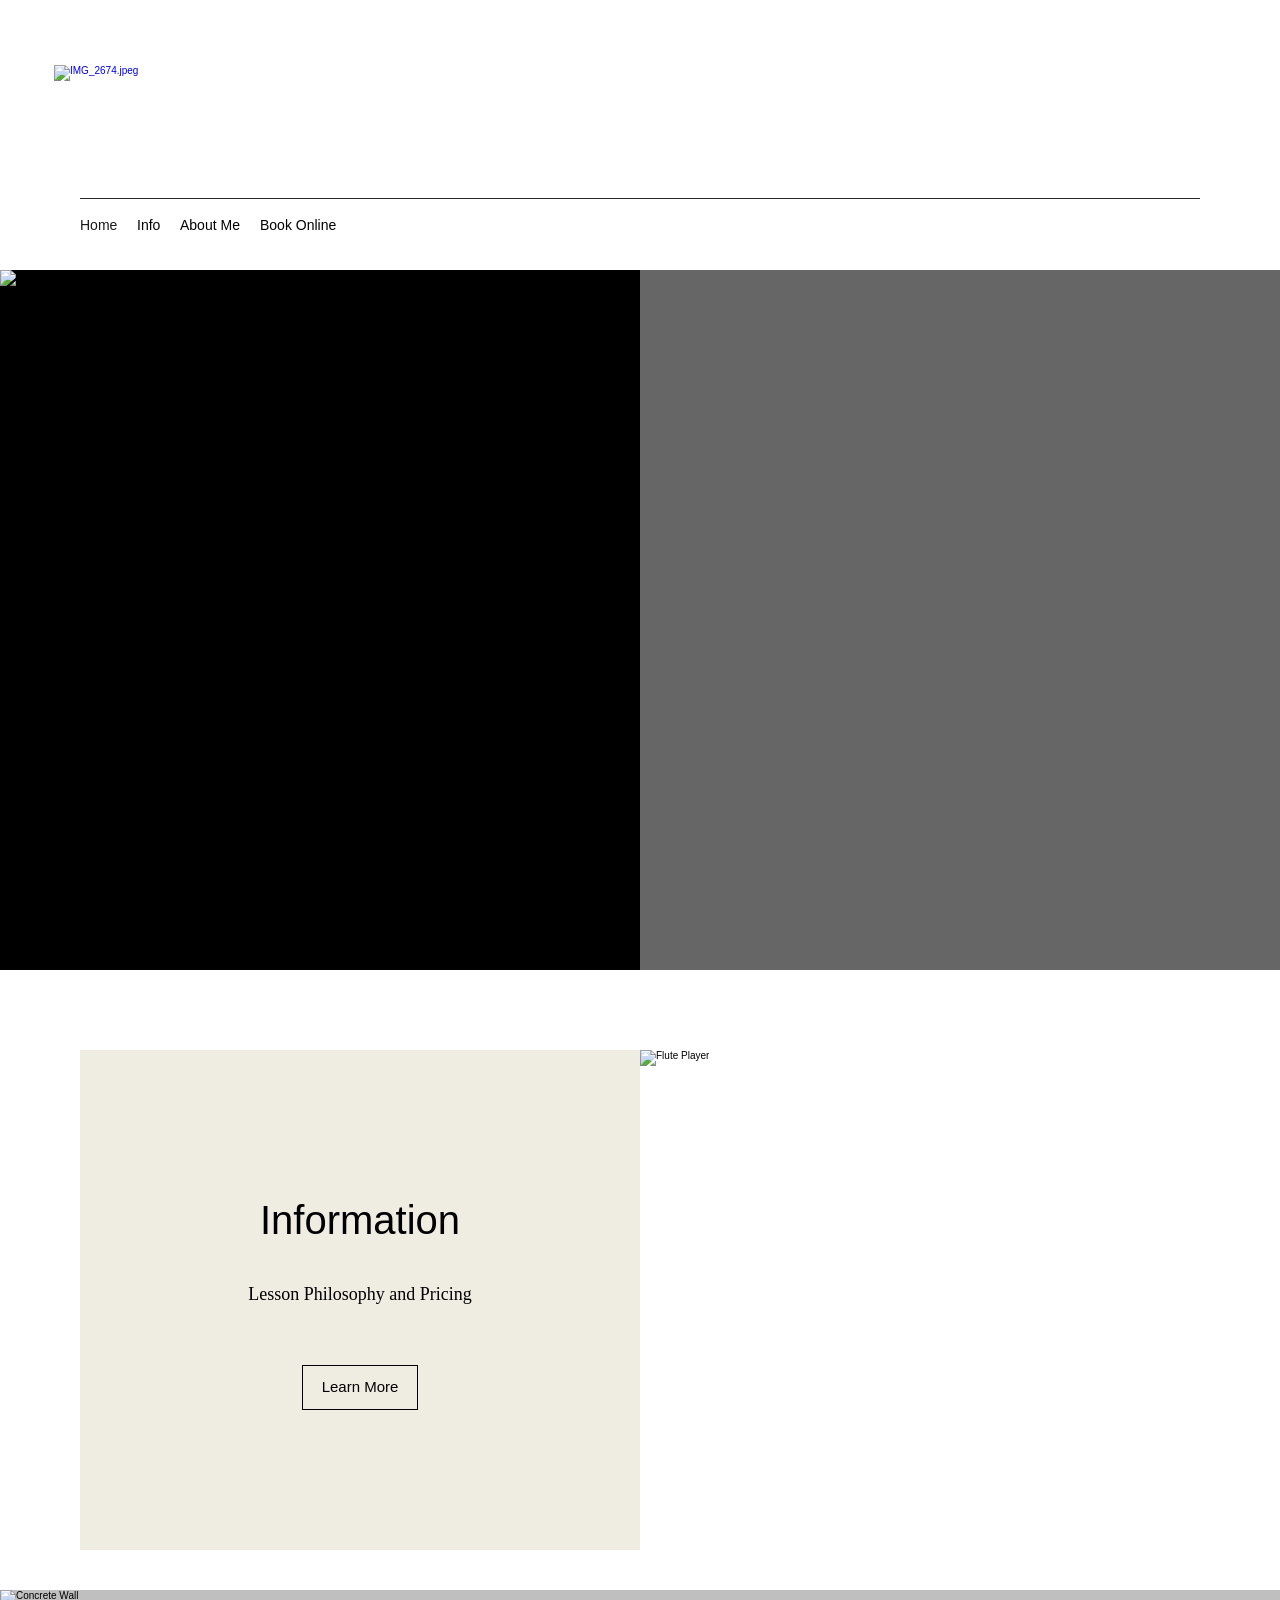
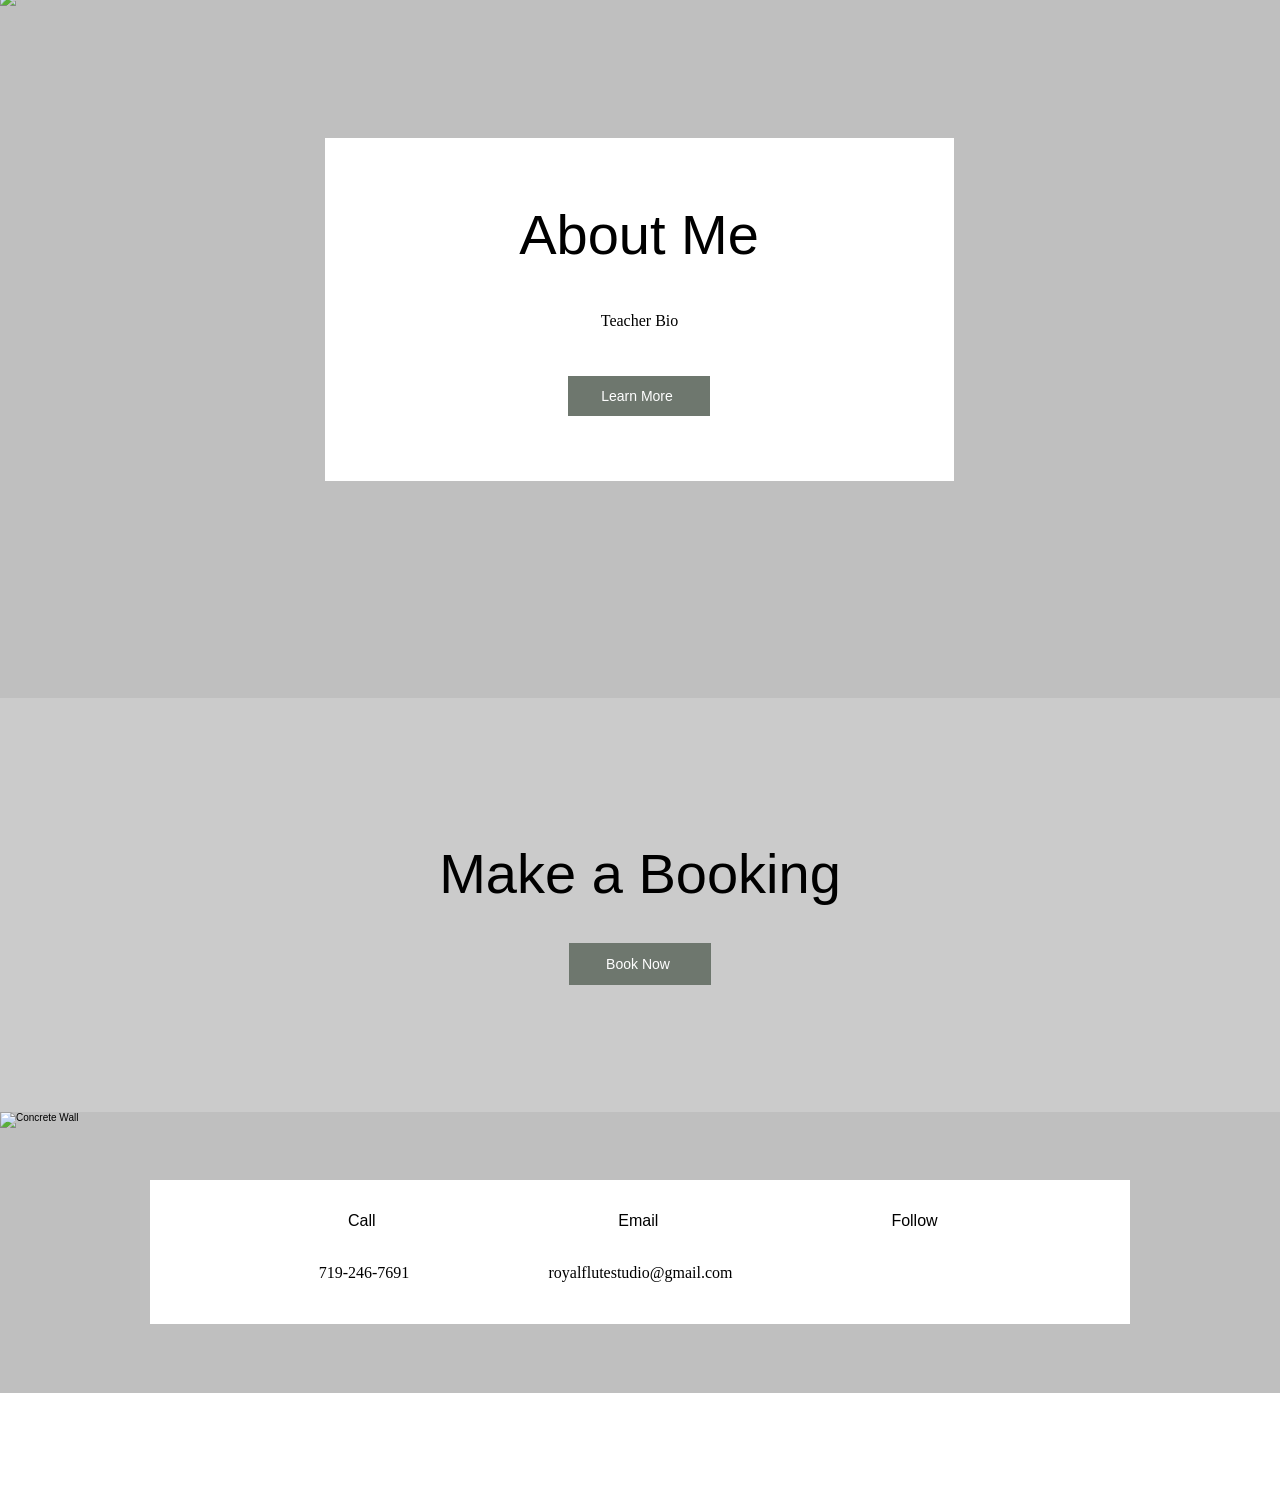
==== index.html @ de296544 "folder structure fixed" ====
<html xmlns="http://www.w3.org/1999/xhtml" lang="en">

<head>
	<meta http-equiv="Content-Type" content="text/html; charset=utf-8" />
	<meta name="description" content="HTTrack is an easy-to-use website mirror utility. It allows you to download a World Wide website from the Internet to a local directory,building recursively all structures, getting html, images, and other files from the server to your computer. Links are rebuiltrelatively so that you can freely browse to the local site (works with any browser). You can mirror several sites together so that you can jump from one toanother. You can, also, update an existing mirror site, or resume an interrupted download. The robot is fully configurable, with an integrated help" />
	<meta name="keywords" content="httrack, HTTRACK, HTTrack, winhttrack, WINHTTRACK, WinHTTrack, offline browser, web mirror utility, aspirateur web, surf offline, web capture, www mirror utility, browse offline, local  site builder, website mirroring, aspirateur www, internet grabber, capture de site web, internet tool, hors connexion, unix, dos, windows 95, windows 98, solaris, ibm580, AIX 4.0, HTS, HTGet, web aspirator, web aspirateur, libre, GPL, GNU, free software" />
	<title>Royal Flute Studio</title>
  <!-- Mirror and index made by HTTrack Website Copier/3.49-2 [XR&CO'2014] -->
	<style type="text/css">
	<!--

body {
	margin: 0;  padding: 0;  margin-bottom: 15px;  margin-top: 8px;
	background: #77b;
}
body, td {
	font: 14px "Trebuchet MS", Verdana, Arial, Helvetica, sans-serif;
	}

#subTitle {
	background: #000;  color: #fff;  padding: 4px;  font-weight: bold; 
	}

#siteNavigation a, #siteNavigation .current {
	font-weight: bold;  color: #448;
	}
#siteNavigation a:link    { text-decoration: none; }
#siteNavigation a:visited { text-decoration: none; }

#siteNavigation .current { background-color: #ccd; }

#siteNavigation a:hover   { text-decoration: none;  background-color: #fff;  color: #000; }
#siteNavigation a:active  { text-decoration: none;  background-color: #ccc; }


a:link    { text-decoration: underline;  color: #00f; }
a:visited { text-decoration: underline;  color: #000; }
a:hover   { text-decoration: underline;  color: #c00; }
a:active  { text-decoration: underline; }

#pageContent {
	clear: both;
	border-bottom: 6px solid #000;
	padding: 10px;  padding-top: 20px;
	line-height: 1.65em;
	background-image: url(backblue.gif);
	background-repeat: no-repeat;
	background-position: top right;
	}

#pageContent, #siteNavigation {
	background-color: #ccd;
	}


.imgLeft  { float: left;   margin-right: 10px;  margin-bottom: 10px; }
.imgRight { float: right;  margin-left: 10px;   margin-bottom: 10px; }

hr { height: 1px;  color: #000;  background-color: #000;  margin-bottom: 15px; }

h1 { margin: 0;  font-weight: bold;  font-size: 2em; }
h2 { margin: 0;  font-weight: bold;  font-size: 1.6em; }
h3 { margin: 0;  font-weight: bold;  font-size: 1.3em; }
h4 { margin: 0;  font-weight: bold;  font-size: 1.18em; }

.blak { background-color: #000; }
.hide { display: none; }
.tableWidth { min-width: 400px; }

.tblRegular       { border-collapse: collapse; }
.tblRegular td    { padding: 6px;  background-image: url(fade.gif);  border: 2px solid #99c; }
.tblHeaderColor, .tblHeaderColor td { background: #99c; }
.tblNoBorder td   { border: 0; }


// -->
</style>

</head>

<table width="76%" border="0" align="center" cellspacing="0" cellpadding="3" class="tableWidth">
	<tr>
	<td id="subTitle">HTTrack Website Copier - Open Source offline browser</td>
	</tr>
</table>
<table width="76%" border="0" align="center" cellspacing="0" cellpadding="0" class="tableWidth">
<tr class="blak">
<td>
	<table width="100%" border="0" align="center" cellspacing="1" cellpadding="0">
	<tr>
	<td colspan="6"> 
		<table width="100%" border="0" align="center" cellspacing="0" cellpadding="10">
		<tr> 
		<td id="pageContent"> 
<!-- ==================== End prologue ==================== -->

	<meta name="generator" content="HTTrack Website Copier/3.x">
	<TITLE>Local index - HTTrack</TITLE>
</HEAD>
<BODY>
<H1 ALIGN=Center>Index of locally available sites:</H1>
	<TABLE BORDER="0" WIDTH="100%" CELLSPACING="1" CELLPADDING="0">
		<TR>
			<TD BACKGROUND="fade.gif">
				&middot;
					<A HREF="rebeccayrpark.wixsite.com/mysite.html">
						rebeccayrpark.wixsite.com/mysite.html
					</A>		
			</TD>
		</TR>
	</TABLE>
	<BR>
	<BR>
	<BR>
  	<H6 ALIGN="RIGHT">
	<I>Mirror and index made by HTTrack Website Copier [XR&amp;CO'2008]</I>
	</H6>
	<!-- Mirror and index made by HTTrack Website Copier/3.49-2 [XR&CO'2014] -->
	<!-- Thanks for using HTTrack Website Copier! -->
	<meta HTTP-EQUIV="Refresh" CONTENT="0; URL=rebeccayrpark.wixsite.com/mysite.html">


<!-- ==================== Start epilogue ==================== -->
		</td>
		</tr>
		</table>
	</td>
	</tr>
	</table>
</td>
</tr>
</table>

<table width="76%" border="0" align="center" valign="bottom" cellspacing="0" cellpadding="0">
	<tr>
	<td id="footer"><small>&copy; 2008 Xavier Roche & other contributors - Web Design: Leto Kauler.</small></td>
	</tr>
</table>

</body>

</html>
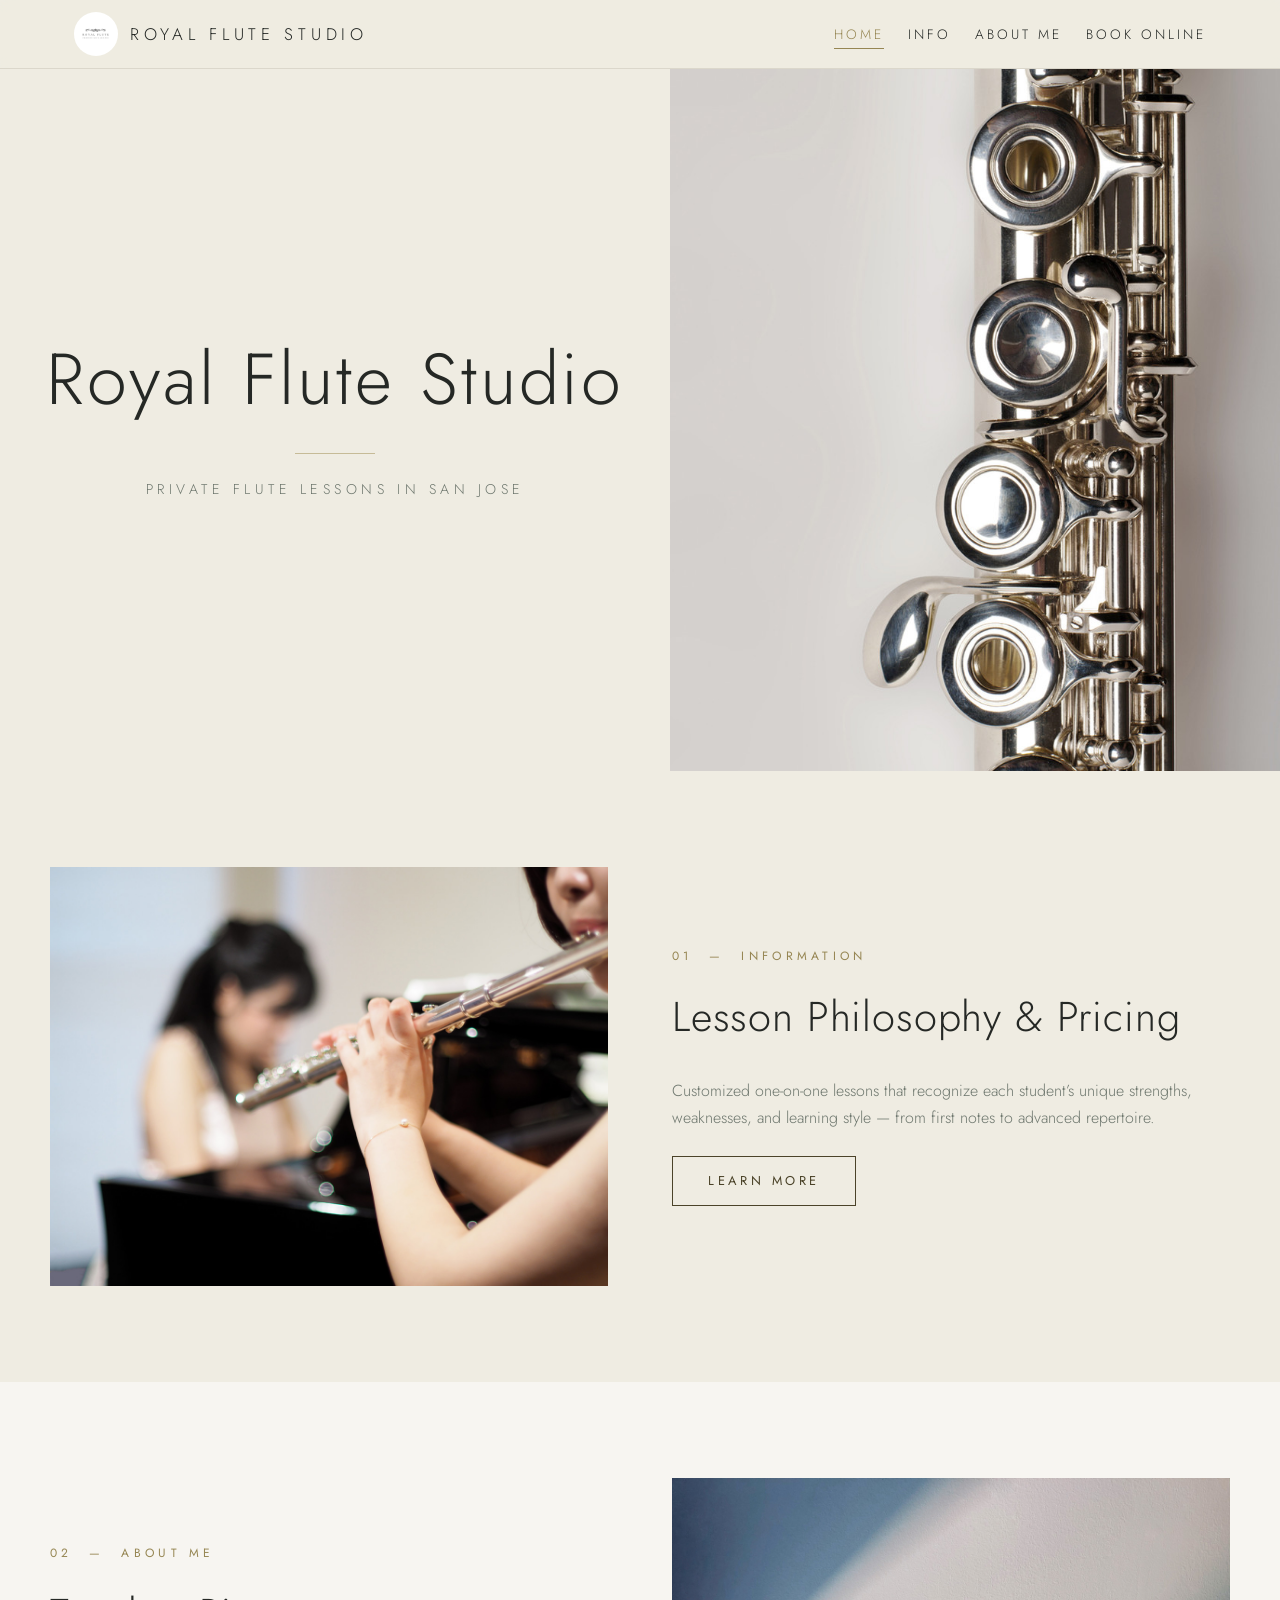
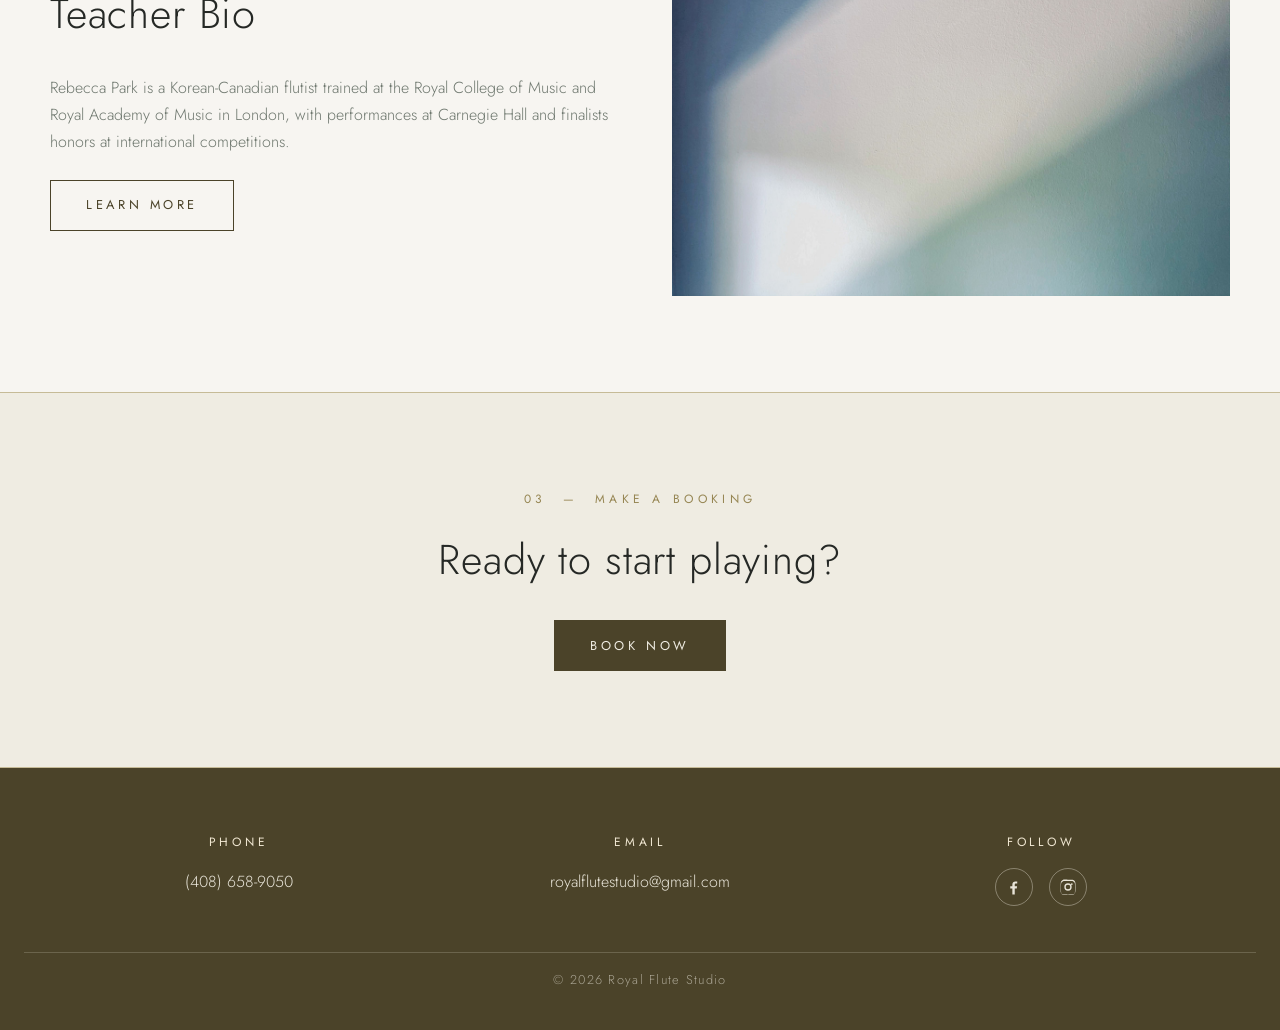
==== commit ad370b81: "Rewrite as clean static site, remove Wix mirror - Replace 4 ~500KB Wix-mirrored HTML pages with hand" ====
--- a/index.html
+++ b/index.html
@@ -1,144 +1,115 @@
-<html xmlns="http://www.w3.org/1999/xhtml" lang="en">
-
-<head>
-	<meta http-equiv="Content-Type" content="text/html; charset=utf-8" />
-	<meta name="description" content="HTTrack is an easy-to-use website mirror utility. It allows you to download a World Wide website from the Internet to a local directory,building recursively all structures, getting html, images, and other files from the server to your computer. Links are rebuiltrelatively so that you can freely browse to the local site (works with any browser). You can mirror several sites together so that you can jump from one toanother. You can, also, update an existing mirror site, or resume an interrupted download. The robot is fully configurable, with an integrated help" />
-	<meta name="keywords" content="httrack, HTTRACK, HTTrack, winhttrack, WINHTTRACK, WinHTTrack, offline browser, web mirror utility, aspirateur web, surf offline, web capture, www mirror utility, browse offline, local  site builder, website mirroring, aspirateur www, internet grabber, capture de site web, internet tool, hors connexion, unix, dos, windows 95, windows 98, solaris, ibm580, AIX 4.0, HTS, HTGet, web aspirator, web aspirateur, libre, GPL, GNU, free software" />
-	<title>Royal Flute Studio</title>
-  <!-- Mirror and index made by HTTrack Website Copier/3.49-2 [XR&CO'2014] -->
-	<style type="text/css">
-	<!--
-
-body {
-	margin: 0;  padding: 0;  margin-bottom: 15px;  margin-top: 8px;
-	background: #77b;
-}
-body, td {
-	font: 14px "Trebuchet MS", Verdana, Arial, Helvetica, sans-serif;
-	}
-
-#subTitle {
-	background: #000;  color: #fff;  padding: 4px;  font-weight: bold; 
-	}
-
-#siteNavigation a, #siteNavigation .current {
-	font-weight: bold;  color: #448;
-	}
-#siteNavigation a:link    { text-decoration: none; }
-#siteNavigation a:visited { text-decoration: none; }
-
-#siteNavigation .current { background-color: #ccd; }
-
-#siteNavigation a:hover   { text-decoration: none;  background-color: #fff;  color: #000; }
-#siteNavigation a:active  { text-decoration: none;  background-color: #ccc; }
-
-
-a:link    { text-decoration: underline;  color: #00f; }
-a:visited { text-decoration: underline;  color: #000; }
-a:hover   { text-decoration: underline;  color: #c00; }
-a:active  { text-decoration: underline; }
-
-#pageContent {
-	clear: both;
-	border-bottom: 6px solid #000;
-	padding: 10px;  padding-top: 20px;
-	line-height: 1.65em;
-	background-image: url(backblue.gif);
-	background-repeat: no-repeat;
-	background-position: top right;
-	}
-
-#pageContent, #siteNavigation {
-	background-color: #ccd;
-	}
-
-
-.imgLeft  { float: left;   margin-right: 10px;  margin-bottom: 10px; }
-.imgRight { float: right;  margin-left: 10px;   margin-bottom: 10px; }
-
-hr { height: 1px;  color: #000;  background-color: #000;  margin-bottom: 15px; }
-
-h1 { margin: 0;  font-weight: bold;  font-size: 2em; }
-h2 { margin: 0;  font-weight: bold;  font-size: 1.6em; }
-h3 { margin: 0;  font-weight: bold;  font-size: 1.3em; }
-h4 { margin: 0;  font-weight: bold;  font-size: 1.18em; }
-
-.blak { background-color: #000; }
-.hide { display: none; }
-.tableWidth { min-width: 400px; }
-
-.tblRegular       { border-collapse: collapse; }
-.tblRegular td    { padding: 6px;  background-image: url(fade.gif);  border: 2px solid #99c; }
-.tblHeaderColor, .tblHeaderColor td { background: #99c; }
-.tblNoBorder td   { border: 0; }
-
-
-// -->
-</style>
-
-</head>
-
-<table width="76%" border="0" align="center" cellspacing="0" cellpadding="3" class="tableWidth">
-	<tr>
-	<td id="subTitle">HTTrack Website Copier - Open Source offline browser</td>
-	</tr>
-</table>
-<table width="76%" border="0" align="center" cellspacing="0" cellpadding="0" class="tableWidth">
-<tr class="blak">
-<td>
-	<table width="100%" border="0" align="center" cellspacing="1" cellpadding="0">
-	<tr>
-	<td colspan="6"> 
-		<table width="100%" border="0" align="center" cellspacing="0" cellpadding="10">
-		<tr> 
-		<td id="pageContent"> 
-<!-- ==================== End prologue ==================== -->
-
-	<meta name="generator" content="HTTrack Website Copier/3.x">
-	<TITLE>Local index - HTTrack</TITLE>
-</HEAD>
-<BODY>
-<H1 ALIGN=Center>Index of locally available sites:</H1>
-	<TABLE BORDER="0" WIDTH="100%" CELLSPACING="1" CELLPADDING="0">
-		<TR>
-			<TD BACKGROUND="fade.gif">
-				&middot;
-					<A HREF="rebeccayrpark.wixsite.com/mysite.html">
-						rebeccayrpark.wixsite.com/mysite.html
-					</A>		
-			</TD>
-		</TR>
-	</TABLE>
-	<BR>
-	<BR>
-	<BR>
-  	<H6 ALIGN="RIGHT">
-	<I>Mirror and index made by HTTrack Website Copier [XR&amp;CO'2008]</I>
-	</H6>
-	<!-- Mirror and index made by HTTrack Website Copier/3.49-2 [XR&CO'2014] -->
-	<!-- Thanks for using HTTrack Website Copier! -->
-	<meta HTTP-EQUIV="Refresh" CONTENT="0; URL=rebeccayrpark.wixsite.com/mysite.html">
-
-
-<!-- ==================== Start epilogue ==================== -->
-		</td>
-		</tr>
-		</table>
-	</td>
-	</tr>
-	</table>
-</td>
-</tr>
-</table>
-
-<table width="76%" border="0" align="center" valign="bottom" cellspacing="0" cellpadding="0">
-	<tr>
-	<td id="footer"><small>&copy; 2008 Xavier Roche & other contributors - Web Design: Leto Kauler.</small></td>
-	</tr>
-</table>
-
-</body>
-
-</html>
-
-
+<!DOCTYPE html>
+<html lang="en">
+<head>
+  <meta charset="utf-8" />
+  <meta name="viewport" content="width=device-width, initial-scale=1" />
+  <title>Royal Flute Studio — Private Flute Lessons in San Jose</title>
+  <meta name="description" content="Royal Flute Studio offers private flute lessons in San Jose for beginner, intermediate, and advanced students. Taught by Rebecca Park, an internationally accomplished flutist." />
+  <link rel="icon" type="image/jpeg" href="assets/logo.jpeg" />
+  <link rel="preconnect" href="https://fonts.googleapis.com" />
+  <link rel="preconnect" href="https://fonts.gstatic.com" crossorigin />
+  <link href="https://fonts.googleapis.com/css2?family=Jost:wght@200;300;400;500;600&display=swap" rel="stylesheet" />
+  <link rel="stylesheet" href="styles.css" />
+</head>
+<body>
+
+<header class="site-header">
+  <div class="site-header__inner">
+    <a class="brand" href="index.html">
+      <img src="assets/logo.jpeg" alt="Royal Flute Studio logo" />
+      <span class="brand__name">Royal Flute Studio</span>
+    </a>
+    <button class="nav-toggle" aria-label="Open menu" aria-controls="primary-nav" aria-expanded="false">&#9776;</button>
+    <ul class="nav" id="primary-nav">
+      <li><a href="index.html" aria-current="page">Home</a></li>
+      <li><a href="info.html">Info</a></li>
+      <li><a href="about-me.html">About Me</a></li>
+      <li><a href="book-online.html">Book Online</a></li>
+    </ul>
+  </div>
+</header>
+
+<main>
+  <!-- Hero -->
+  <section class="hero" aria-label="Royal Flute Studio">
+    <div class="hero__copy">
+      <h1 class="hero__title">Royal Flute Studio</h1>
+      <div class="hero__rule" aria-hidden="true"></div>
+      <p class="hero__tagline">Private Flute Lessons in San Jose</p>
+    </div>
+    <div class="hero__image" role="img" aria-label="Flute"
+         style="background-image:url('assets/home-flute.jpg');"></div>
+  </section>
+
+  <!-- Information -->
+  <section class="row-section">
+    <div class="row-section__inner">
+      <img class="row-section__image" src="assets/home-flute-player.jpg" alt="Flutist performing on stage" />
+      <div>
+        <p class="row-section__eyebrow">01 &nbsp;&mdash;&nbsp; Information</p>
+        <h2 class="row-section__title">Lesson Philosophy &amp; Pricing</h2>
+        <p class="row-section__body">Customized one-on-one lessons that recognize each student&rsquo;s unique strengths, weaknesses, and learning style &mdash; from first notes to advanced repertoire.</p>
+        <a class="btn" href="info.html">Learn More</a>
+      </div>
+    </div>
+  </section>
+
+  <!-- About Me -->
+  <section class="row-section row-section--alt row-section--flipped">
+    <div class="row-section__inner">
+      <img class="row-section__image" src="assets/home-wall.jpg" alt="Studio interior wall" />
+      <div>
+        <p class="row-section__eyebrow">02 &nbsp;&mdash;&nbsp; About Me</p>
+        <h2 class="row-section__title">Teacher Bio</h2>
+        <p class="row-section__body">Rebecca Park is a Korean-Canadian flutist trained at the Royal College of Music and Royal Academy of Music in London, with performances at Carnegie Hall and finalists honors at international competitions.</p>
+        <a class="btn" href="about-me.html">Learn More</a>
+      </div>
+    </div>
+  </section>
+
+  <!-- Make a Booking — centered CTA -->
+  <section class="cta-strip">
+    <p class="cta-strip__eyebrow">03 &nbsp;&mdash;&nbsp; Make a Booking</p>
+    <h2 class="cta-strip__title">Ready to start playing?</h2>
+    <a class="btn btn--solid" href="book-online.html">Book Now</a>
+  </section>
+</main>
+
+<footer class="site-footer">
+  <div class="site-footer__inner">
+    <div>
+      <h4>Phone</h4>
+      <p><a href="tel:+14086589050">(408)&nbsp;658&#8209;9050</a></p>
+    </div>
+    <div>
+      <h4>Email</h4>
+      <p><a href="mailto:royalflutestudio@gmail.com">royalflutestudio@gmail.com</a></p>
+    </div>
+    <div>
+      <h4>Follow</h4>
+      <div class="socials">
+        <a href="https://www.facebook.com/royalflute" aria-label="Facebook" target="_blank" rel="noopener">
+          <svg viewBox="0 0 24 24" fill="currentColor" aria-hidden="true"><path d="M13 22v-8h2.7l.4-3.1H13V8.9c0-.9.3-1.5 1.6-1.5h1.7V4.6c-.3 0-1.3-.1-2.4-.1-2.4 0-4.1 1.5-4.1 4.2v2.3H7v3.1h2.8V22H13z"/></svg>
+        </a>
+        <a href="https://www.instagram.com/royalflutestudio/" aria-label="Instagram" target="_blank" rel="noopener">
+          <svg viewBox="0 0 24 24" fill="currentColor" aria-hidden="true"><path d="M12 2.2c3.2 0 3.6 0 4.8.1 1.2.1 1.8.2 2.2.4.6.2 1 .5 1.5 1 .5.5.7.9 1 1.5.2.4.3 1 .4 2.2.1 1.2.1 1.6.1 4.8s0 3.6-.1 4.8c-.1 1.2-.2 1.8-.4 2.2-.2.6-.5 1-1 1.5-.5.5-.9.7-1.5 1-.4.2-1 .3-2.2.4-1.2.1-1.6.1-4.8.1s-3.6 0-4.8-.1c-1.2-.1-1.8-.2-2.2-.4-.6-.2-1-.5-1.5-1-.5-.5-.7-.9-1-1.5-.2-.4-.3-1-.4-2.2C2.2 15.6 2.2 15.2 2.2 12s0-3.6.1-4.8c.1-1.2.2-1.8.4-2.2.2-.6.5-1 1-1.5.5-.5.9-.7 1.5-1 .4-.2 1-.3 2.2-.4C8.4 2.2 8.8 2.2 12 2.2zm0 1.8c-3.1 0-3.5 0-4.7.1-1.1.1-1.7.2-2.1.4-.5.2-.9.4-1.3.8-.4.4-.6.8-.8 1.3-.2.4-.3 1-.4 2.1-.1 1.2-.1 1.6-.1 4.7s0 3.5.1 4.7c.1 1.1.2 1.7.4 2.1.2.5.4.9.8 1.3.4.4.8.6 1.3.8.4.2 1 .3 2.1.4 1.2.1 1.6.1 4.7.1s3.5 0 4.7-.1c1.1-.1 1.7-.2 2.1-.4.5-.2.9-.4 1.3-.8.4-.4.6-.8.8-1.3.2-.4.3-1 .4-2.1.1-1.2.1-1.6.1-4.7s0-3.5-.1-4.7c-.1-1.1-.2-1.7-.4-2.1-.2-.5-.4-.9-.8-1.3-.4-.4-.8-.6-1.3-.8-.4-.2-1-.3-2.1-.4-1.2-.1-1.6-.1-4.7-.1zm0 3.1a4.9 4.9 0 1 1 0 9.8 4.9 4.9 0 0 1 0-9.8zm0 1.8a3.1 3.1 0 1 0 0 6.2 3.1 3.1 0 0 0 0-6.2zm5.1-2a1.1 1.1 0 1 1 0 2.3 1.1 1.1 0 0 1 0-2.3z"/></svg>
+        </a>
+      </div>
+    </div>
+  </div>
+  <p class="site-footer__bottom">&copy; <span id="year"></span> Royal Flute Studio</p>
+</footer>
+
+<script>
+  document.getElementById('year').textContent = new Date().getFullYear();
+  var toggle = document.querySelector('.nav-toggle');
+  var nav = document.getElementById('primary-nav');
+  toggle && toggle.addEventListener('click', function () {
+    var open = nav.dataset.open === 'true';
+    nav.dataset.open = String(!open);
+    toggle.setAttribute('aria-expanded', String(!open));
+  });
+</script>
+
+</body>
+</html>
--- a/styles.css
+++ b/styles.css
@@ -0,0 +1,579 @@
+/* ============================================================
+   Royal Flute Studio — global stylesheet
+   Edit colors/fonts in :root, then save. No build step needed.
+   Palette inspired by the original Wix site:
+     cream background, sage-grey text, warm gold accents.
+   ============================================================ */
+
+:root {
+  /* Backgrounds */
+  --color-bg: #EFECE2;          /* cream — main */
+  --color-bg-soft: #F7F5F1;     /* lighter cream — alt section */
+  --color-bg-dark: #4B4329;     /* dark brown — footer */
+
+  /* Text */
+  --color-text: #252825;        /* near-black */
+  --color-text-soft: #6E776E;   /* sage grey — body copy */
+  --color-text-mute: #968653;   /* warm gold — small labels */
+
+  /* Accents */
+  --color-accent: #968653;      /* warm gold — buttons, links */
+  --color-accent-hover: #4B4329;
+  --color-rule: #C6BB97;        /* tan — thin rules / dividers */
+
+  /* Type — Jost is an open-source clone of Futura LT, matching the original Wix design.
+     One geometric sans family used throughout. Hierarchy comes from weight + tracking, not multiple fonts. */
+  --font-display: "Jost", "Futura", "Century Gothic", "Helvetica Neue", sans-serif;
+  --font-heading: "Jost", "Futura", "Century Gothic", "Helvetica Neue", sans-serif;
+  --font-body: "Jost", "Futura", "Helvetica Neue", Arial, sans-serif;
+
+  /* Layout */
+  --max-width: 1180px;
+  --space-1: 0.5rem;
+  --space-2: 1rem;
+  --space-3: 1.5rem;
+  --space-4: 2.5rem;
+  --space-5: 4rem;
+  --space-6: 6rem;
+}
+
+*,
+*::before,
+*::after {
+  box-sizing: border-box;
+}
+
+html { scroll-behavior: smooth; }
+
+body {
+  margin: 0;
+  font-family: var(--font-body);
+  font-weight: 300;
+  font-size: 16px;
+  line-height: 1.7;
+  color: var(--color-text);
+  background: var(--color-bg);
+  -webkit-font-smoothing: antialiased;
+}
+
+img {
+  max-width: 100%;
+  height: auto;
+  display: block;
+}
+
+a {
+  color: var(--color-accent);
+  text-decoration: none;
+  transition: color 0.15s ease;
+}
+
+a:hover { color: var(--color-accent-hover); }
+
+h1, h2, h3 {
+  font-family: var(--font-heading);
+  font-weight: 300;
+  letter-spacing: 0.04em;
+  margin: 0 0 var(--space-2);
+  color: var(--color-text);
+}
+
+p { margin: 0 0 var(--space-2); }
+
+/* ---------- Header / nav ---------- */
+.site-header {
+  position: sticky;
+  top: 0;
+  z-index: 50;
+  background: rgba(239, 236, 226, 0.94);
+  backdrop-filter: saturate(160%) blur(8px);
+  border-bottom: 1px solid rgba(75, 67, 41, 0.12);
+}
+
+.site-header__inner {
+  max-width: var(--max-width);
+  margin: 0 auto;
+  padding: 0.75rem var(--space-3);
+  display: flex;
+  align-items: center;
+  justify-content: space-between;
+  gap: var(--space-3);
+}
+
+.brand {
+  display: flex;
+  align-items: center;
+  gap: 0.75rem;
+  color: var(--color-text);
+}
+
+.brand img {
+  width: 44px;
+  height: 44px;
+  border-radius: 50%;
+  object-fit: cover;
+}
+
+.brand__name {
+  font-family: var(--font-display);
+  font-weight: 300;
+  font-size: 1.05rem;
+  letter-spacing: 0.28em;
+  text-transform: uppercase;
+  line-height: 1;
+  color: var(--color-text);
+}
+
+.nav {
+  display: flex;
+  gap: var(--space-3);
+  list-style: none;
+  margin: 0;
+  padding: 0;
+}
+
+.nav a {
+  font-family: var(--font-body);
+  font-weight: 300;
+  font-size: 0.85rem;
+  letter-spacing: 0.22em;
+  text-transform: uppercase;
+  color: var(--color-text);
+  padding: 0.25rem 0;
+  border-bottom: 1px solid transparent;
+}
+
+.nav a:hover,
+.nav a[aria-current="page"] {
+  color: var(--color-accent);
+  border-bottom-color: var(--color-accent);
+}
+
+.nav-toggle {
+  display: none;
+  background: none;
+  border: 0;
+  font-size: 1.5rem;
+  cursor: pointer;
+  color: var(--color-text);
+  padding: 0.25rem 0.5rem;
+}
+
+/* ---------- Hero ---------- */
+.hero {
+  position: relative;
+  min-height: 78vh;
+  display: grid;
+  grid-template-columns: 1.1fr 1fr;
+  align-items: stretch;
+  background: var(--color-bg);
+}
+
+.hero__copy {
+  display: flex;
+  flex-direction: column;
+  justify-content: center;
+  align-items: center;
+  text-align: center;
+  padding: var(--space-5) var(--space-4);
+}
+
+.hero__title {
+  font-family: var(--font-display);
+  font-weight: 300;
+  font-size: clamp(2.6rem, 6vw, 4.5rem);
+  letter-spacing: 0.04em;
+  margin: 0 0 var(--space-2);
+  color: var(--color-text);
+  line-height: 1.15;
+}
+
+.hero__title-mark {
+  display: block;
+  font-family: var(--font-body);
+  font-weight: 400;
+  font-size: 0.8rem;
+  letter-spacing: 0.4em;
+  text-transform: uppercase;
+  color: var(--color-accent);
+  margin-bottom: var(--space-2);
+}
+
+.hero__rule {
+  width: 80px;
+  height: 1px;
+  background: var(--color-rule);
+  margin: var(--space-2) auto var(--space-3);
+}
+
+.hero__tagline {
+  font-family: var(--font-body);
+  font-weight: 300;
+  font-size: clamp(0.85rem, 1.1vw, 1rem);
+  letter-spacing: 0.32em;
+  text-transform: uppercase;
+  color: var(--color-text-soft);
+  margin: 0;
+}
+
+.hero__image {
+  background-size: cover;
+  background-position: center;
+  min-height: 78vh;
+}
+
+/* ---------- Alternating image+text rows ---------- */
+.row-section {
+  padding: var(--space-6) var(--space-3);
+}
+
+.row-section--alt { background: var(--color-bg-soft); }
+
+.row-section__inner {
+  max-width: var(--max-width);
+  margin: 0 auto;
+  display: grid;
+  grid-template-columns: 1fr 1fr;
+  gap: var(--space-5);
+  align-items: center;
+}
+
+.row-section--flipped .row-section__inner > .row-section__image { order: 2; }
+
+.row-section__image {
+  width: 100%;
+  aspect-ratio: 4 / 3;
+  object-fit: cover;
+}
+
+.row-section__eyebrow {
+  font-family: var(--font-body);
+  font-size: 0.75rem;
+  font-weight: 400;
+  letter-spacing: 0.36em;
+  text-transform: uppercase;
+  color: var(--color-accent);
+  margin: 0 0 var(--space-2);
+}
+
+.row-section__title {
+  font-family: var(--font-heading);
+  font-weight: 300;
+  font-size: clamp(2rem, 3.5vw, 2.6rem);
+  letter-spacing: 0.02em;
+  margin-bottom: var(--space-3);
+}
+
+.row-section__body {
+  color: var(--color-text-soft);
+  margin-bottom: var(--space-3);
+}
+
+/* ---------- Centered CTA strip ---------- */
+.cta-strip {
+  padding: var(--space-6) var(--space-3);
+  text-align: center;
+  background: var(--color-bg);
+  border-top: 1px solid var(--color-rule);
+  border-bottom: 1px solid var(--color-rule);
+}
+
+.cta-strip__eyebrow {
+  font-family: var(--font-body);
+  font-size: 0.75rem;
+  font-weight: 400;
+  letter-spacing: 0.36em;
+  text-transform: uppercase;
+  color: var(--color-accent);
+  margin: 0 0 var(--space-2);
+}
+
+.cta-strip__title {
+  font-family: var(--font-heading);
+  font-weight: 300;
+  font-size: clamp(2rem, 3.5vw, 2.6rem);
+  letter-spacing: 0.02em;
+  margin: 0 0 var(--space-3);
+}
+
+/* ---------- Button ---------- */
+.btn {
+  display: inline-block;
+  padding: 0.85rem 2.2rem;
+  font-family: var(--font-body);
+  font-weight: 400;
+  font-size: 0.8rem;
+  letter-spacing: 0.28em;
+  text-transform: uppercase;
+  color: var(--color-accent-hover);
+  background: transparent;
+  border: 1px solid var(--color-accent-hover);
+  cursor: pointer;
+  transition: background 0.18s ease, color 0.18s ease;
+}
+
+.btn:hover {
+  background: var(--color-accent-hover);
+  color: var(--color-bg);
+}
+
+.btn--solid {
+  background: var(--color-accent-hover);
+  color: var(--color-bg);
+}
+
+.btn--solid:hover {
+  background: var(--color-accent);
+  border-color: var(--color-accent);
+  color: #fff;
+}
+
+/* ---------- Generic centered page section ---------- */
+.section {
+  max-width: var(--max-width);
+  margin: 0 auto;
+  padding: var(--space-6) var(--space-3);
+}
+
+.section--alt {
+  background: var(--color-bg-soft);
+  max-width: none;
+  padding: var(--space-6) var(--space-3);
+}
+
+.section--alt > .section__inner {
+  max-width: var(--max-width);
+  margin: 0 auto;
+}
+
+.section__title {
+  font-family: var(--font-heading);
+  font-weight: 300;
+  font-size: clamp(2rem, 3.5vw, 2.6rem);
+  letter-spacing: 0.04em;
+  text-align: center;
+  margin-bottom: var(--space-1);
+}
+
+.section__rule {
+  width: 80px;
+  height: 1px;
+  background: var(--color-rule);
+  margin: var(--space-2) auto var(--space-4);
+}
+
+/* ---------- Lesson goals list ---------- */
+.goals-list {
+  padding-left: 0;
+  list-style: none;
+  color: var(--color-text-soft);
+}
+
+.goals-list li {
+  position: relative;
+  padding-left: 1.5rem;
+  margin-bottom: 0.8rem;
+}
+
+.goals-list li::before {
+  content: "♪";
+  position: absolute;
+  left: 0;
+  color: var(--color-accent);
+  font-size: 1rem;
+  line-height: 1.6;
+}
+
+/* ---------- Pricing tiers ---------- */
+.tiers {
+  display: grid;
+  grid-template-columns: repeat(2, 1fr);
+  gap: var(--space-3);
+  margin-top: var(--space-3);
+}
+
+.tier {
+  background: var(--color-bg);
+  border: 1px solid var(--color-rule);
+  padding: var(--space-4);
+  text-align: center;
+}
+
+.tier h3 {
+  font-family: var(--font-heading);
+  font-weight: 300;
+  font-size: 1.5rem;
+  letter-spacing: 0.06em;
+  margin-bottom: var(--space-1);
+}
+
+.tier__rule {
+  width: 50px;
+  height: 1px;
+  background: var(--color-rule);
+  margin: var(--space-2) auto;
+}
+
+.tier__price {
+  font-family: var(--font-body);
+  font-weight: 400;
+  font-size: 0.78rem;
+  letter-spacing: 0.22em;
+  text-transform: uppercase;
+  color: var(--color-accent);
+  margin-bottom: var(--space-3);
+}
+
+.tier p {
+  color: var(--color-text-soft);
+  margin-bottom: var(--space-2);
+  text-align: left;
+}
+
+.note {
+  margin-top: var(--space-3);
+  text-align: center;
+  font-size: 0.85rem;
+  color: var(--color-text-mute);
+  letter-spacing: 0.18em;
+  text-transform: uppercase;
+}
+
+/* ---------- About / bio layout ---------- */
+.bio {
+  display: grid;
+  grid-template-columns: 360px 1fr;
+  gap: var(--space-5);
+  align-items: start;
+}
+
+.bio img {
+  width: 100%;
+  aspect-ratio: 1 / 1;
+  object-fit: cover;
+}
+
+.bio p { margin-bottom: var(--space-3); }
+
+/* ---------- Book Online (form embed) ---------- */
+.form-wrap { max-width: 760px; margin: 0 auto; }
+
+.form-wrap iframe {
+  width: 100%;
+  min-height: 1300px;
+  border: 0;
+  background: var(--color-bg);
+}
+
+/* ---------- Footer ---------- */
+.site-footer {
+  background: var(--color-bg-dark);
+  color: #e8e4d8;
+  padding: var(--space-5) var(--space-3) var(--space-3);
+  margin-top: 0;
+}
+
+.site-footer__inner {
+  max-width: var(--max-width);
+  margin: 0 auto;
+  display: grid;
+  grid-template-columns: repeat(3, 1fr);
+  gap: var(--space-3);
+  text-align: center;
+}
+
+.site-footer h4 {
+  font-family: var(--font-body);
+  font-weight: 400;
+  font-size: 0.75rem;
+  letter-spacing: 0.32em;
+  text-transform: uppercase;
+  color: #f0e7d2;
+  margin: 0 0 var(--space-2);
+}
+
+.site-footer a { color: #e8e4d8; }
+.site-footer a:hover { color: #fff; }
+
+.socials {
+  display: flex;
+  justify-content: center;
+  gap: var(--space-2);
+}
+
+.socials a {
+  width: 38px;
+  height: 38px;
+  display: inline-flex;
+  align-items: center;
+  justify-content: center;
+  border: 1px solid rgba(232, 228, 216, 0.4);
+  border-radius: 50%;
+  transition: background 0.18s ease, color 0.18s ease, border-color 0.18s ease;
+}
+
+.socials a:hover {
+  background: #f0e7d2;
+  color: var(--color-bg-dark);
+  border-color: #f0e7d2;
+}
+
+.socials svg { width: 18px; height: 18px; }
+
+.site-footer__bottom {
+  border-top: 1px solid rgba(232, 228, 216, 0.2);
+  margin-top: var(--space-4);
+  padding-top: var(--space-2);
+  text-align: center;
+  font-size: 0.8rem;
+  color: rgba(232, 228, 216, 0.6);
+  letter-spacing: 0.1em;
+}
+
+/* ---------- Responsive ---------- */
+@media (max-width: 900px) {
+  .hero {
+    grid-template-columns: 1fr;
+    min-height: auto;
+  }
+  .hero__image { min-height: 50vh; order: -1; }
+  .hero__copy { padding: var(--space-4) var(--space-2); }
+
+  .row-section__inner,
+  .bio {
+    grid-template-columns: 1fr;
+    gap: var(--space-3);
+  }
+  .row-section--flipped .row-section__inner > .row-section__image { order: -1; }
+
+  .tiers { grid-template-columns: 1fr; }
+
+  .site-footer__inner {
+    grid-template-columns: 1fr;
+    gap: var(--space-3);
+  }
+
+  .row-section,
+  .cta-strip,
+  .section,
+  .section--alt { padding: var(--space-5) var(--space-2); }
+}
+
+@media (max-width: 640px) {
+  .nav-toggle { display: inline-block; }
+
+  .nav {
+    display: none;
+    position: absolute;
+    top: 100%;
+    right: var(--space-2);
+    background: var(--color-bg);
+    border: 1px solid var(--color-rule);
+    flex-direction: column;
+    gap: var(--space-1);
+    padding: var(--space-2) var(--space-3);
+    min-width: 180px;
+  }
+
+  .nav[data-open="true"] { display: flex; }
+}
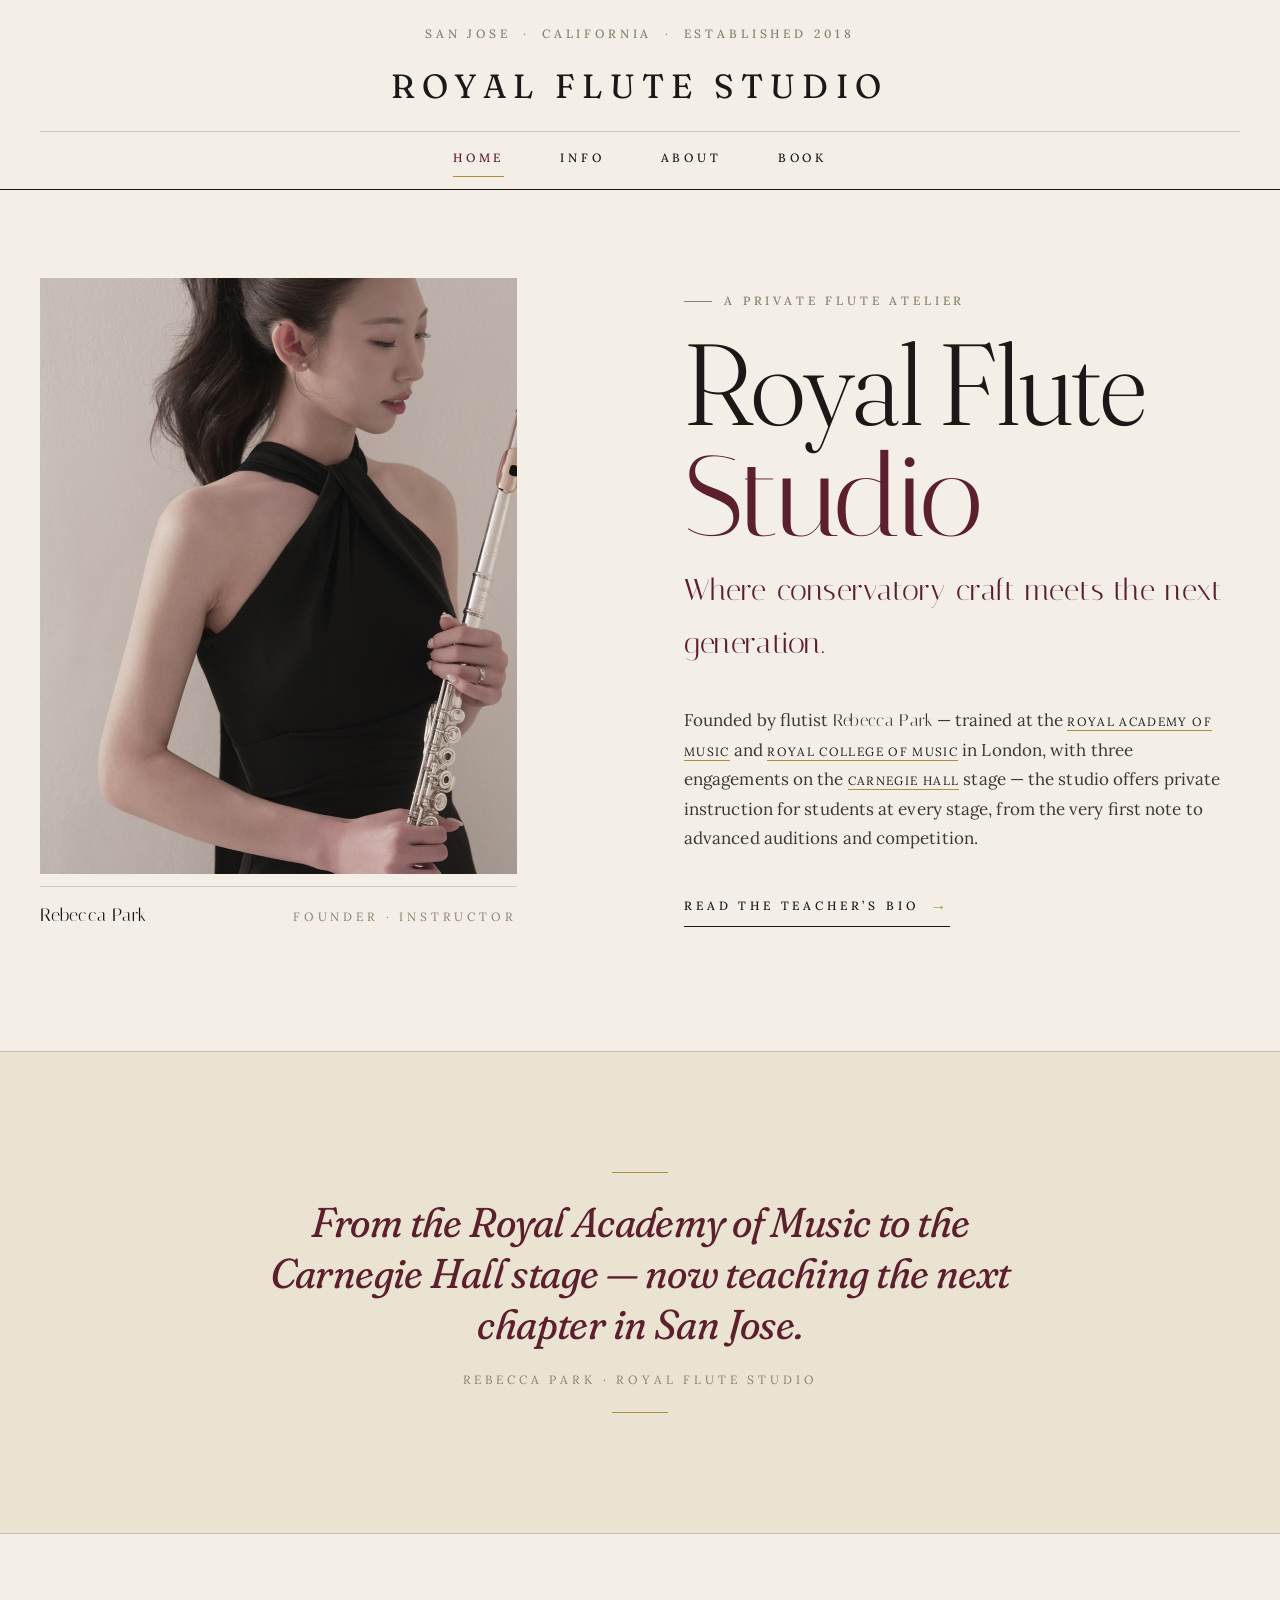
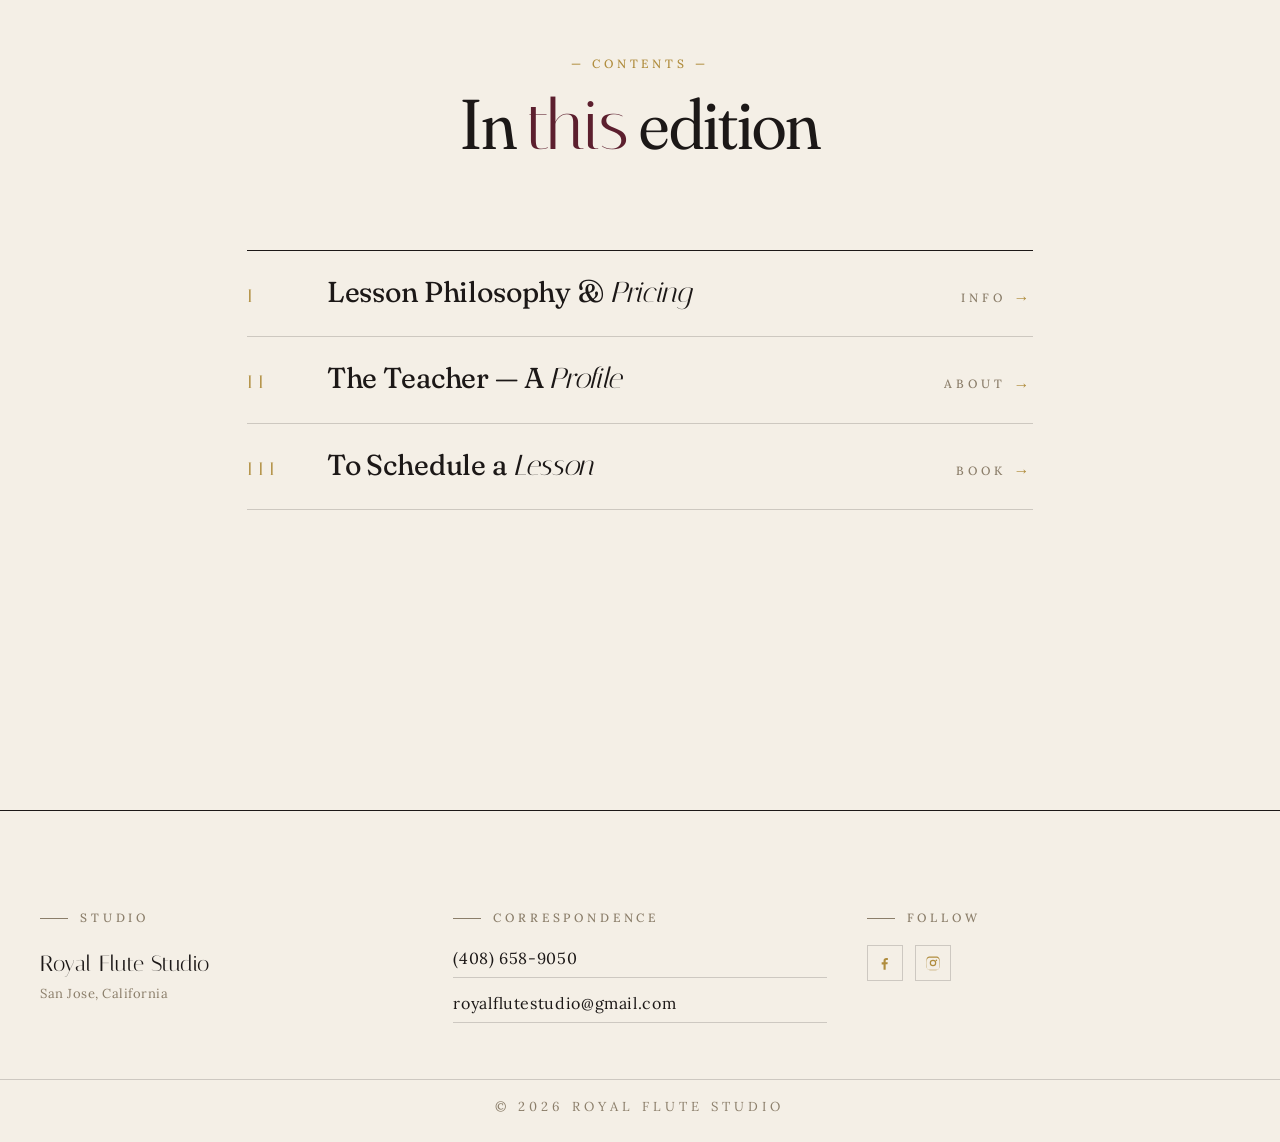
==== commit 46f5e693: "Editorial redesign + SEO foundation + favicons Redesign — "Conservatory Classicism" editorial direct" ====
--- a/index.html
+++ b/index.html
@@ -3,112 +3,519 @@
 <head>
   <meta charset="utf-8" />
   <meta name="viewport" content="width=device-width, initial-scale=1" />
-  <title>Royal Flute Studio — Private Flute Lessons in San Jose</title>
-  <meta name="description" content="Royal Flute Studio offers private flute lessons in San Jose for beginner, intermediate, and advanced students. Taught by Rebecca Park, an internationally accomplished flutist." />
-  <link rel="icon" type="image/jpeg" href="assets/logo.jpeg" />
+  <title>Royal Flute Studio — Private Flute Instruction · San Jose</title>
+  <meta name="description" content="A private flute studio in San Jose, founded by Rebecca Park, a flutist trained at the Royal Academy of Music and Royal College of Music in London — with three performances on the Carnegie Hall stage." />
+  <link rel="canonical" href="https://royal-flute-studio.com/" />
+
+  <meta property="og:type" content="website" />
+  <meta property="og:site_name" content="Royal Flute Studio" />
+  <meta property="og:locale" content="en_US" />
+  <meta property="og:url" content="https://royal-flute-studio.com/" />
+  <meta property="og:title" content="Royal Flute Studio — Private Flute Instruction in San Jose" />
+  <meta property="og:description" content="A private flute studio in San Jose, founded by Rebecca Park, a flutist trained at the Royal Academy of Music and Royal College of Music in London — with three performances on the Carnegie Hall stage." />
+  <meta property="og:image" content="https://royal-flute-studio.com/assets/teacher-portrait.jpeg" />
+  <meta property="og:image:alt" content="Rebecca Park, founder of Royal Flute Studio" />
+
+  <meta name="twitter:card" content="summary_large_image" />
+  <meta name="twitter:title" content="Royal Flute Studio — Private Flute Instruction in San Jose" />
+  <meta name="twitter:description" content="A private flute studio in San Jose, founded by Rebecca Park, a flutist trained at the Royal Academy of Music and Royal College of Music in London — with three performances on the Carnegie Hall stage." />
+  <meta name="twitter:image" content="https://royal-flute-studio.com/assets/teacher-portrait.jpeg" />
+  <link rel="icon" type="image/x-icon" href="/favicon.ico" />
+  <link rel="icon" type="image/png" sizes="32x32" href="/favicon-32.png" />
+  <link rel="icon" type="image/png" sizes="16x16" href="/favicon-16.png" />
+  <link rel="apple-touch-icon" sizes="180x180" href="/apple-touch-icon.png" />
+
   <link rel="preconnect" href="https://fonts.googleapis.com" />
   <link rel="preconnect" href="https://fonts.gstatic.com" crossorigin />
-  <link href="https://fonts.googleapis.com/css2?family=Jost:wght@200;300;400;500;600&display=swap" rel="stylesheet" />
+  <link href="https://fonts.googleapis.com/css2?family=Fraunces:opsz,wght,SOFT@9..144,100..900,0..100&family=Italiana&family=Lora:ital,wght@0,400..700;1,400..700&display=swap" rel="stylesheet" />
+
+  <link rel="preload" as="image" href="assets/teacher-portrait.jpeg" fetchpriority="high" />
+  <link rel="stylesheet" href="design-tokens.css" />
   <link rel="stylesheet" href="styles.css" />
+
+  <style>
+    /* ── Page-specific: Home ─────────────────────────────────── */
+
+    .home-hero {
+      padding-top: var(--s-8);
+      padding-bottom: var(--s-9);
+    }
+
+    .home-hero__grid {
+      align-items: center;
+      row-gap: var(--s-7);
+    }
+
+    .home-hero__portrait {
+      position: relative;
+      margin: 0;
+    }
+
+    .home-hero__portrait img {
+      width: 100%;
+      aspect-ratio: 4 / 5;
+      object-fit: cover;
+      filter: saturate(0.92) contrast(1.02);
+    }
+
+    .home-hero__portrait figcaption {
+      margin-top: var(--s-3);
+      padding-top: var(--s-3);
+      border-top: 1px solid var(--hairline);
+      display: flex;
+      justify-content: space-between;
+      align-items: baseline;
+      gap: var(--s-3);
+    }
+
+    .home-hero__portrait .accent {
+      font-size: 1.15rem;
+      color: var(--ink);
+    }
+
+    .home-hero__portrait .role {
+      font-family: var(--font-body);
+      font-size: var(--t-eyebrow);
+      letter-spacing: var(--tk-eyebrow);
+      text-transform: uppercase;
+      color: var(--muted);
+    }
+
+    .home-hero__text {
+      padding-left: clamp(0px, 2vw, 1.5rem);
+    }
+
+    .home-hero__title {
+      font-family: var(--font-display);
+      font-variation-settings: var(--fr-hero);
+      font-size: var(--t-hero);
+      line-height: var(--lh-hero);
+      letter-spacing: var(--tk-tight);
+      color: var(--ink);
+      margin: var(--s-4) 0 var(--s-3);
+    }
+
+    .home-hero__title em {
+      font-style: normal;
+      font-family: var(--font-accent);
+      color: var(--burgundy);
+    }
+
+    .home-hero__tagline {
+      font-family: var(--font-accent);
+      font-size: clamp(1.4rem, 2.4vw, 1.9rem);
+      letter-spacing: 0.02em;
+      color: var(--burgundy);
+      margin: 0 0 var(--s-6);
+    }
+
+    .home-hero__lede {
+      max-width: 38em;
+      font-size: var(--t-body);
+      color: var(--ink-soft);
+      margin: 0 0 var(--s-6);
+    }
+
+    .home-hero__cta {
+      display: inline-flex;
+      align-items: center;
+      gap: var(--s-3);
+      font-family: var(--font-body);
+      font-size: var(--t-eyebrow);
+      font-weight: 500;
+      letter-spacing: var(--tk-eyebrow);
+      text-transform: uppercase;
+      color: var(--ink);
+      padding-bottom: 0.35rem;
+      border-bottom: 1px solid var(--ink);
+      transition: color var(--dur-fast) var(--ease-editorial),
+                  border-color var(--dur-fast) var(--ease-editorial),
+                  letter-spacing var(--dur-med) var(--ease-stately);
+    }
+
+    .home-hero__cta::after {
+      content: "→";
+      font-family: var(--font-accent);
+      font-size: 1rem;
+      color: var(--gold);
+      transition: transform var(--dur-med) var(--ease-stately);
+    }
+
+    .home-hero__cta:hover {
+      color: var(--burgundy);
+      border-color: var(--burgundy);
+      letter-spacing: calc(var(--tk-eyebrow) + 0.02em);
+    }
+
+    .home-hero__cta:hover::after {
+      transform: translateX(6px);
+    }
+
+    /* Asymmetric hero columns */
+    .home-hero .col-portrait { grid-column: 1 / span 5; }
+    .home-hero .col-text     { grid-column: 7 / span 6; }
+
+    @media (max-width: 880px) {
+      .home-hero .col-portrait,
+      .home-hero .col-text { grid-column: 1 / -1; }
+      .home-hero__text { padding-left: 0; }
+    }
+
+    /* ── Feature pull quote ──────────────────────────────────── */
+
+    .home-feature {
+      padding-block: var(--s-9);
+      border-top: 1px solid var(--hairline);
+      border-bottom: 1px solid var(--hairline);
+      background: var(--bg-surface);
+    }
+
+    .home-feature__quote {
+      grid-column: 3 / span 8;
+      font-family: var(--font-display);
+      font-variation-settings: var(--fr-pull);
+      font-size: clamp(1.7rem, 3.3vw, 2.6rem);
+      line-height: 1.22;
+      letter-spacing: var(--tk-tight);
+      color: var(--burgundy);
+      font-style: italic;
+      text-align: center;
+      margin: 0;
+    }
+
+    .home-feature__quote::before,
+    .home-feature__quote::after {
+      content: "";
+      display: block;
+      width: 56px;
+      height: 1px;
+      background: var(--gold);
+      margin: 0 auto var(--s-5);
+    }
+
+    .home-feature__quote::after {
+      margin: var(--s-5) auto 0;
+    }
+
+    .home-feature__cite {
+      display: block;
+      margin-top: var(--s-5);
+      font-family: var(--font-body);
+      font-style: normal;
+      font-size: var(--t-eyebrow);
+      font-weight: 500;
+      letter-spacing: var(--tk-eyebrow);
+      text-transform: uppercase;
+      color: var(--muted);
+    }
+
+    @media (max-width: 880px) {
+      .home-feature__quote { grid-column: 1 / -1; }
+    }
+
+    /* ── In This Edition (table of contents) ─────────────────── */
+
+    .home-contents {
+      padding-block: var(--s-9);
+    }
+
+    .home-contents__head {
+      grid-column: 3 / span 8;
+      text-align: center;
+      margin-bottom: var(--s-8);
+    }
+
+    .home-contents__kicker {
+      font-family: var(--font-body);
+      font-size: var(--t-eyebrow);
+      font-weight: 500;
+      letter-spacing: var(--tk-eyebrow);
+      text-transform: uppercase;
+      color: var(--gold);
+      margin: 0 0 var(--s-3);
+    }
+
+    .home-contents__title {
+      font-family: var(--font-display);
+      font-variation-settings: var(--fr-h2);
+      font-size: var(--t-display);
+      line-height: var(--lh-display);
+      letter-spacing: var(--tk-tight);
+      color: var(--ink);
+      margin: 0;
+    }
+
+    .home-contents__title em {
+      font-style: normal;
+      font-family: var(--font-accent);
+      color: var(--burgundy);
+    }
+
+    .home-contents__list {
+      grid-column: 3 / span 8;
+      list-style: none;
+      margin: 0;
+      padding: 0;
+      border-top: 1px solid var(--ink);
+    }
+
+    .home-contents__row {
+      display: grid;
+      grid-template-columns: 3.5rem 1fr auto;
+      align-items: baseline;
+      gap: var(--s-5);
+      padding-block: var(--s-5);
+      border-bottom: 1px solid var(--hairline);
+      color: var(--ink);
+      transition: padding var(--dur-med) var(--ease-stately),
+                  color var(--dur-fast) var(--ease-editorial);
+      position: relative;
+    }
+
+    .home-contents__row::before {
+      content: "";
+      position: absolute;
+      left: 0;
+      right: 0;
+      bottom: -1px;
+      height: 1px;
+      background: var(--gold);
+      transform: scaleX(0);
+      transform-origin: left center;
+      transition: transform var(--dur-med) var(--ease-stately);
+    }
+
+    .home-contents__row:hover {
+      padding-left: var(--s-4);
+      color: var(--burgundy);
+    }
+
+    .home-contents__row:hover::before {
+      transform: scaleX(1);
+    }
+
+    .home-contents__num {
+      font-family: var(--font-accent);
+      font-size: 1.1rem;
+      letter-spacing: 0.3em;
+      color: var(--gold);
+    }
+
+    .home-contents__name {
+      font-family: var(--font-display);
+      font-variation-settings: "opsz" 36, "SOFT" 50, "wght" 420;
+      font-size: clamp(1.35rem, 2.3vw, 1.8rem);
+      letter-spacing: -0.005em;
+      line-height: 1.2;
+    }
+
+    .home-contents__name em {
+      font-style: italic;
+      font-family: var(--font-accent);
+      font-weight: 400;
+    }
+
+    .home-contents__meta {
+      font-family: var(--font-body);
+      font-size: var(--t-eyebrow);
+      font-weight: 500;
+      letter-spacing: var(--tk-eyebrow);
+      text-transform: uppercase;
+      color: var(--muted);
+      display: inline-flex;
+      align-items: center;
+      gap: var(--s-2);
+      transition: color var(--dur-fast) var(--ease-editorial);
+    }
+
+    .home-contents__meta::after {
+      content: "→";
+      font-family: var(--font-accent);
+      color: var(--gold);
+      font-size: 1rem;
+      transition: transform var(--dur-med) var(--ease-stately);
+    }
+
+    .home-contents__row:hover .home-contents__meta {
+      color: var(--burgundy);
+    }
+
+    .home-contents__row:hover .home-contents__meta::after {
+      transform: translateX(6px);
+    }
+
+    @media (max-width: 880px) {
+      .home-contents__head,
+      .home-contents__list { grid-column: 1 / -1; }
+
+      .home-contents__row {
+        grid-template-columns: 2.5rem 1fr;
+        grid-template-rows: auto auto;
+        row-gap: var(--s-2);
+      }
+
+      .home-contents__meta { grid-column: 2; }
+    }
+  </style>
+  <script type="application/ld+json">
+  {
+    "@context": "https://schema.org",
+    "@type": "MusicSchool",
+    "name": "Royal Flute Studio",
+    "alternateName": "Royal Flute Studio · San Jose",
+    "description": "A private flute studio in San Jose offering instruction from foundational lessons to advanced auditions and competition.",
+    "url": "https://royal-flute-studio.com/",
+    "logo": "https://royal-flute-studio.com/assets/logo.jpeg",
+    "image": "https://royal-flute-studio.com/assets/teacher-portrait.jpeg",
+    "telephone": "+1-408-658-9050",
+    "email": "royalflutestudio@gmail.com",
+    "priceRange": "By enquiry",
+    "address": {
+      "@type": "PostalAddress",
+      "addressLocality": "San Jose",
+      "addressRegion": "CA",
+      "addressCountry": "US"
+    },
+    "areaServed": { "@type": "Place", "name": "San Francisco Bay Area" },
+    "founder": {
+      "@type": "Person",
+      "name": "Rebecca Park",
+      "url": "https://royal-flute-studio.com/about-me.html"
+    },
+    "sameAs": [
+      "https://www.facebook.com/royalflute",
+      "https://www.instagram.com/royalflutestudio/"
+    ]
+  }
+  </script>
 </head>
+
 <body>
 
-<header class="site-header">
-  <div class="site-header__inner">
-    <a class="brand" href="index.html">
-      <img src="assets/logo.jpeg" alt="Royal Flute Studio logo" />
-      <span class="brand__name">Royal Flute Studio</span>
-    </a>
-    <button class="nav-toggle" aria-label="Open menu" aria-controls="primary-nav" aria-expanded="false">&#9776;</button>
-    <ul class="nav" id="primary-nav">
-      <li><a href="index.html" aria-current="page">Home</a></li>
-      <li><a href="info.html">Info</a></li>
-      <li><a href="about-me.html">About Me</a></li>
-      <li><a href="book-online.html">Book Online</a></li>
-    </ul>
-  </div>
+<!-- ──────── Masthead ──────── -->
+<header class="masthead">
+  <p class="masthead__locale">
+    <span>San Jose</span><span>California</span><span>Established 2018</span>
+  </p>
+  <p class="masthead__wordmark"><a href="index.html">Royal Flute Studio</a></p>
+  <nav class="masthead__nav" aria-label="Primary">
+    <a href="index.html" aria-current="page">Home</a>
+    <a href="info.html">Info</a>
+    <a href="about-me.html">About</a>
+    <a href="book-online.html">Book</a>
+  </nav>
 </header>
 
 <main>
-  <!-- Hero -->
-  <section class="hero" aria-label="Royal Flute Studio">
-    <div class="hero__copy">
-      <h1 class="hero__title">Royal Flute Studio</h1>
-      <div class="hero__rule" aria-hidden="true"></div>
-      <p class="hero__tagline">Private Flute Lessons in San Jose</p>
-    </div>
-    <div class="hero__image" role="img" aria-label="Flute"
-         style="background-image:url('assets/home-flute.jpg');"></div>
-  </section>
-
-  <!-- Information -->
-  <section class="row-section">
-    <div class="row-section__inner">
-      <img class="row-section__image" src="assets/home-flute-player.jpg" alt="Flutist performing on stage" />
-      <div>
-        <p class="row-section__eyebrow">01 &nbsp;&mdash;&nbsp; Information</p>
-        <h2 class="row-section__title">Lesson Philosophy &amp; Pricing</h2>
-        <p class="row-section__body">Customized one-on-one lessons that recognize each student&rsquo;s unique strengths, weaknesses, and learning style &mdash; from first notes to advanced repertoire.</p>
-        <a class="btn" href="info.html">Learn More</a>
+
+  <!-- ──────── Hero ──────── -->
+  <section class="home-hero">
+    <div class="grid home-hero__grid">
+
+      <figure class="home-hero__portrait col-portrait reveal reveal-1">
+        <img src="assets/teacher-portrait.jpeg" alt="Rebecca Park, flutist and founder of Royal Flute Studio, photographed in studio" width="933" height="1400" loading="eager" fetchpriority="high" decoding="async" />
+        <figcaption>
+          <span class="accent">Rebecca Park</span>
+          <span class="role">Founder · Instructor</span>
+        </figcaption>
+      </figure>
+
+      <div class="home-hero__text col-text reveal reveal-2">
+        <p class="eyebrow">A Private Flute Atelier</p>
+        <h1 class="home-hero__title">Royal Flute <em>Studio</em></h1>
+        <p class="home-hero__tagline">Where conservatory craft meets the next generation.</p>
+        <p class="home-hero__lede">
+          Founded by flutist <span class="accent">Rebecca Park</span> &mdash; trained at the
+          <span class="kw">Royal Academy of Music</span> and <span class="kw">Royal College of Music</span>
+          in London, with three engagements on the <span class="kw">Carnegie Hall</span> stage &mdash;
+          the studio offers private instruction for students at every stage, from the very first note
+          to advanced auditions and competition.
+        </p>
+        <a class="home-hero__cta" href="about-me.html">Read the Teacher&rsquo;s Bio</a>
       </div>
+
     </div>
   </section>
 
-  <!-- About Me -->
-  <section class="row-section row-section--alt row-section--flipped">
-    <div class="row-section__inner">
-      <img class="row-section__image" src="assets/home-wall.jpg" alt="Studio interior wall" />
-      <div>
-        <p class="row-section__eyebrow">02 &nbsp;&mdash;&nbsp; About Me</p>
-        <h2 class="row-section__title">Teacher Bio</h2>
-        <p class="row-section__body">Rebecca Park is a Korean-Canadian flutist trained at the Royal College of Music and Royal Academy of Music in London, with performances at Carnegie Hall and finalists honors at international competitions.</p>
-        <a class="btn" href="about-me.html">Learn More</a>
-      </div>
+  <!-- ──────── Feature pull quote ──────── -->
+  <section class="home-feature reveal reveal-3">
+    <div class="grid">
+      <blockquote class="home-feature__quote">
+        From the <em>Royal Academy of Music</em> to the <em>Carnegie Hall</em> stage &mdash; now teaching the next chapter in San&nbsp;Jose.
+        <cite class="home-feature__cite">Rebecca Park · Royal Flute Studio</cite>
+      </blockquote>
     </div>
   </section>
 
-  <!-- Make a Booking — centered CTA -->
-  <section class="cta-strip">
-    <p class="cta-strip__eyebrow">03 &nbsp;&mdash;&nbsp; Make a Booking</p>
-    <h2 class="cta-strip__title">Ready to start playing?</h2>
-    <a class="btn btn--solid" href="book-online.html">Book Now</a>
+  <!-- ──────── Contents ──────── -->
+  <section class="home-contents reveal reveal-4">
+    <div class="grid">
+      <header class="home-contents__head">
+        <p class="home-contents__kicker">— Contents —</p>
+        <h2 class="home-contents__title">In <em>this</em> edition</h2>
+      </header>
+
+      <ol class="home-contents__list">
+        <li>
+          <a class="home-contents__row" href="info.html">
+            <span class="home-contents__num">I</span>
+            <span class="home-contents__name">Lesson Philosophy &amp; <em>Pricing</em></span>
+            <span class="home-contents__meta">Info</span>
+          </a>
+        </li>
+        <li>
+          <a class="home-contents__row" href="about-me.html">
+            <span class="home-contents__num">II</span>
+            <span class="home-contents__name">The Teacher &mdash; A <em>Profile</em></span>
+            <span class="home-contents__meta">About</span>
+          </a>
+        </li>
+        <li>
+          <a class="home-contents__row" href="book-online.html">
+            <span class="home-contents__num">III</span>
+            <span class="home-contents__name">To Schedule a <em>Lesson</em></span>
+            <span class="home-contents__meta">Book</span>
+          </a>
+        </li>
+      </ol>
+    </div>
   </section>
+
 </main>
 
+<!-- ──────── Footer ──────── -->
 <footer class="site-footer">
-  <div class="site-footer__inner">
-    <div>
-      <h4>Phone</h4>
-      <p><a href="tel:+14086589050">(408)&nbsp;658&#8209;9050</a></p>
+  <div class="grid site-footer__grid">
+    <div class="col-4 site-footer__col">
+      <p class="eyebrow">Studio</p>
+      <p class="site-footer__name">Royal Flute Studio</p>
+      <p class="site-footer__loc">San Jose, California</p>
     </div>
-    <div>
-      <h4>Email</h4>
-      <p><a href="mailto:royalflutestudio@gmail.com">royalflutestudio@gmail.com</a></p>
+    <div class="col-4 site-footer__col site-footer__contact">
+      <p class="eyebrow">Correspondence</p>
+      <a href="tel:+14086589050">(408) 658&#8209;9050</a>
+      <a href="mailto:royalflutestudio@gmail.com">royalflutestudio@gmail.com</a>
     </div>
-    <div>
-      <h4>Follow</h4>
+    <div class="col-4 site-footer__col">
+      <p class="eyebrow">Follow</p>
       <div class="socials">
         <a href="https://www.facebook.com/royalflute" aria-label="Facebook" target="_blank" rel="noopener">
-          <svg viewBox="0 0 24 24" fill="currentColor" aria-hidden="true"><path d="M13 22v-8h2.7l.4-3.1H13V8.9c0-.9.3-1.5 1.6-1.5h1.7V4.6c-.3 0-1.3-.1-2.4-.1-2.4 0-4.1 1.5-4.1 4.2v2.3H7v3.1h2.8V22H13z"/></svg>
+          <svg viewBox="0 0 24 24" aria-hidden="true"><path d="M13 22v-8h2.7l.4-3.1H13V8.9c0-.9.3-1.5 1.6-1.5h1.7V4.6c-.3 0-1.3-.1-2.4-.1-2.4 0-4.1 1.5-4.1 4.2v2.3H7v3.1h2.8V22H13z"/></svg>
         </a>
         <a href="https://www.instagram.com/royalflutestudio/" aria-label="Instagram" target="_blank" rel="noopener">
-          <svg viewBox="0 0 24 24" fill="currentColor" aria-hidden="true"><path d="M12 2.2c3.2 0 3.6 0 4.8.1 1.2.1 1.8.2 2.2.4.6.2 1 .5 1.5 1 .5.5.7.9 1 1.5.2.4.3 1 .4 2.2.1 1.2.1 1.6.1 4.8s0 3.6-.1 4.8c-.1 1.2-.2 1.8-.4 2.2-.2.6-.5 1-1 1.5-.5.5-.9.7-1.5 1-.4.2-1 .3-2.2.4-1.2.1-1.6.1-4.8.1s-3.6 0-4.8-.1c-1.2-.1-1.8-.2-2.2-.4-.6-.2-1-.5-1.5-1-.5-.5-.7-.9-1-1.5-.2-.4-.3-1-.4-2.2C2.2 15.6 2.2 15.2 2.2 12s0-3.6.1-4.8c.1-1.2.2-1.8.4-2.2.2-.6.5-1 1-1.5.5-.5.9-.7 1.5-1 .4-.2 1-.3 2.2-.4C8.4 2.2 8.8 2.2 12 2.2zm0 1.8c-3.1 0-3.5 0-4.7.1-1.1.1-1.7.2-2.1.4-.5.2-.9.4-1.3.8-.4.4-.6.8-.8 1.3-.2.4-.3 1-.4 2.1-.1 1.2-.1 1.6-.1 4.7s0 3.5.1 4.7c.1 1.1.2 1.7.4 2.1.2.5.4.9.8 1.3.4.4.8.6 1.3.8.4.2 1 .3 2.1.4 1.2.1 1.6.1 4.7.1s3.5 0 4.7-.1c1.1-.1 1.7-.2 2.1-.4.5-.2.9-.4 1.3-.8.4-.4.6-.8.8-1.3.2-.4.3-1 .4-2.1.1-1.2.1-1.6.1-4.7s0-3.5-.1-4.7c-.1-1.1-.2-1.7-.4-2.1-.2-.5-.4-.9-.8-1.3-.4-.4-.8-.6-1.3-.8-.4-.2-1-.3-2.1-.4-1.2-.1-1.6-.1-4.7-.1zm0 3.1a4.9 4.9 0 1 1 0 9.8 4.9 4.9 0 0 1 0-9.8zm0 1.8a3.1 3.1 0 1 0 0 6.2 3.1 3.1 0 0 0 0-6.2zm5.1-2a1.1 1.1 0 1 1 0 2.3 1.1 1.1 0 0 1 0-2.3z"/></svg>
+          <svg viewBox="0 0 24 24" aria-hidden="true"><path d="M12 2.2c3.2 0 3.6 0 4.8.1 1.2.1 1.8.2 2.2.4.6.2 1 .5 1.5 1 .5.5.7.9 1 1.5.2.4.3 1 .4 2.2.1 1.2.1 1.6.1 4.8s0 3.6-.1 4.8c-.1 1.2-.2 1.8-.4 2.2-.2.6-.5 1-1 1.5-.5.5-.9.7-1.5 1-.4.2-1 .3-2.2.4-1.2.1-1.6.1-4.8.1s-3.6 0-4.8-.1c-1.2-.1-1.8-.2-2.2-.4-.6-.2-1-.5-1.5-1-.5-.5-.7-.9-1-1.5-.2-.4-.3-1-.4-2.2C2.2 15.6 2.2 15.2 2.2 12s0-3.6.1-4.8c.1-1.2.2-1.8.4-2.2.2-.6.5-1 1-1.5.5-.5.9-.7 1.5-1 .4-.2 1-.3 2.2-.4C8.4 2.2 8.8 2.2 12 2.2zm0 1.8c-3.1 0-3.5 0-4.7.1-1.1.1-1.7.2-2.1.4-.5.2-.9.4-1.3.8-.4.4-.6.8-.8 1.3-.2.4-.3 1-.4 2.1-.1 1.2-.1 1.6-.1 4.7s0 3.5.1 4.7c.1 1.1.2 1.7.4 2.1.2.5.4.9.8 1.3.4.4.8.6 1.3.8.4.2 1 .3 2.1.4 1.2.1 1.6.1 4.7.1s3.5 0 4.7-.1c1.1-.1 1.7-.2 2.1-.4.5-.2.9-.4 1.3-.8.4-.4.6-.8.8-1.3.2-.4.3-1 .4-2.1.1-1.2.1-1.6.1-4.7s0-3.5-.1-4.7c-.1-1.1-.2-1.7-.4-2.1-.2-.5-.4-.9-.8-1.3-.4-.4-.8-.6-1.3-.8-.4-.2-1-.3-2.1-.4-1.2-.1-1.6-.1-4.7-.1zm0 3.1a4.9 4.9 0 1 1 0 9.8 4.9 4.9 0 0 1 0-9.8zm0 1.8a3.1 3.1 0 1 0 0 6.2 3.1 3.1 0 0 0 0-6.2zm5.1-2a1.1 1.1 0 1 1 0 2.3 1.1 1.1 0 0 1 0-2.3z"/></svg>
         </a>
       </div>
     </div>
   </div>
-  <p class="site-footer__bottom">&copy; <span id="year"></span> Royal Flute Studio</p>
+
+  <div class="site-footer__bottom">
+    &copy; <span id="year"></span> Royal Flute Studio
+  </div>
 </footer>
 
 <script>
   document.getElementById('year').textContent = new Date().getFullYear();
-  var toggle = document.querySelector('.nav-toggle');
-  var nav = document.getElementById('primary-nav');
-  toggle && toggle.addEventListener('click', function () {
-    var open = nav.dataset.open === 'true';
-    nav.dataset.open = String(!open);
-    toggle.setAttribute('aria-expanded', String(!open));
-  });
 </script>
 
 </body>
--- a/design-tokens.css
+++ b/design-tokens.css
@@ -0,0 +1,376 @@
+/* ============================================================
+   Royal Flute Studio — Design Tokens
+   "Conservatory Classicism"
+   References: Gramophone, Loro Piana, NYT T Magazine, Wigmore Hall.
+   Hairline rules. Serif typography. Generous whitespace.
+   No shadows, no radii, no glassmorphism.
+   ============================================================ */
+
+:root {
+  /* ── Color ────────────────────────────────────────────────── */
+  --bg-ivory:    #F4EFE6;   /* page background */
+  --bg-surface:  #EAE3D2;   /* alternate surface */
+  --bg-deep:     #1C1817;   /* footer / dark sections */
+
+  --ink:         #1C1817;   /* primary type */
+  --ink-soft:    #3D3631;   /* body copy */
+  --muted:       #8B7E6A;   /* meta, captions, eyebrows */
+
+  --royal:       #2B3A55;   /* rare structural accent */
+  --gold:        #B08D3E;   /* keyword underline, dot leaders, social icons */
+  --gold-soft:   #C9A95A;   /* lighter gold for hover */
+  --burgundy:    #5C1F2E;   /* drop caps, pull quotes, link hover */
+
+  --hairline:        rgba(28, 24, 23, 0.18);   /* default 1px rule */
+  --hairline-strong: rgba(28, 24, 23, 0.55);
+
+  /* ── Typography ───────────────────────────────────────────── */
+  --font-display:  "Fraunces", "Cormorant Garamond", "Times New Roman", serif;
+  --font-body:     "Lora", Georgia, "Times New Roman", serif;
+  --font-accent:   "Italiana", "Cormorant Garamond", serif;
+
+  /* Fraunces variable-font axis presets
+     opsz  9 → 144   (optical size; larger = more display-tuned, finer joinery)
+     SOFT  0 → 100   (terminal softness; 0 = sharp, 100 = rounded fillets)
+     wght  100 → 900
+     ital  0 → 1
+     Use via   font-variation-settings: var(--fr-display);                 */
+  --fr-hero:     "opsz" 144, "SOFT" 30, "wght" 300;
+  --fr-display:  "opsz" 120, "SOFT" 40, "wght" 320;
+  --fr-h2:       "opsz" 96,  "SOFT" 50, "wght" 380;
+  --fr-pull:     "opsz" 72,  "SOFT" 70, "wght" 400;
+  --fr-h3:       "opsz" 48,  "SOFT" 50, "wght" 420;
+
+  /* Editorial type scale */
+  --t-hero:     clamp(4rem,    9vw,   8rem);     /* 64–128 px */
+  --t-display:  clamp(2.75rem, 5.5vw, 4.5rem);
+  --t-h2:       clamp(2rem,    3.4vw, 2.8rem);
+  --t-pull:     clamp(1.5rem,  2.6vw, 2.25rem);
+  --t-h3:       clamp(1.25rem, 1.8vw, 1.55rem);
+  --t-body:     1.0625rem;   /* 17 px — magazine reading rhythm */
+  --t-body-sm:  0.9375rem;
+  --t-eyebrow:  0.75rem;
+  --t-meta:     0.8125rem;
+
+  --tk-tight:   -0.014em;
+  --tk-body:    0.005em;
+  --tk-eyebrow: 0.32em;     /* open spacing for small caps */
+  --tk-kw:      0.08em;     /* keyword small-caps */
+
+  --lh-hero:    0.96;
+  --lh-display: 1.04;
+  --lh-heading: 1.12;
+  --lh-body:    1.74;       /* generous editorial leading */
+  --lh-tight:   1.2;
+
+  /* ── Spacing (9-step) ─────────────────────────────────────── */
+  --s-1:  0.25rem;
+  --s-2:  0.5rem;
+  --s-3:  0.75rem;
+  --s-4:  1rem;
+  --s-5:  1.5rem;
+  --s-6:  2.25rem;
+  --s-7:  3.5rem;
+  --s-8:  5.5rem;
+  --s-9:  7.5rem;          /* 120 px — minimum section gap */
+  --s-10: 11.25rem;        /* 180 px — chapter break */
+
+  /* ── Layout ───────────────────────────────────────────────── */
+  --max-page: 1340px;
+  --max-read: 720px;       /* article column max-width */
+  --gutter:   clamp(1.25rem, 3.2vw, 2.5rem);
+  --col:      minmax(0, 1fr);
+
+  /* ── Borders ──────────────────────────────────────────────── */
+  --rule:           1px solid var(--ink);
+  --rule-hairline:  1px solid var(--hairline);
+  --rule-gold:      1px solid var(--gold);
+
+  /* ── Motion ───────────────────────────────────────────────── */
+  --ease-editorial: cubic-bezier(0.2, 0.6, 0.2, 1);
+  --ease-stately:   cubic-bezier(0.16, 0.84, 0.44, 1);
+  --dur-fast: 240ms;
+  --dur-med:  520ms;
+  --dur-slow: 980ms;
+
+  --stagger-step: 100ms;
+}
+
+/* ============================================================
+   Reset & global baseline
+   ============================================================ */
+*,
+*::before,
+*::after { box-sizing: border-box; }
+
+html { scroll-behavior: smooth; }
+
+body {
+  margin: 0;
+  background: var(--bg-ivory);
+  color: var(--ink-soft);
+  font-family: var(--font-body);
+  font-size: var(--t-body);
+  line-height: var(--lh-body);
+  letter-spacing: var(--tk-body);
+  -webkit-font-smoothing: antialiased;
+  text-rendering: optimizeLegibility;
+  font-feature-settings: "kern", "liga", "onum";   /* old-style figures */
+}
+
+img, svg, video {
+  display: block;
+  max-width: 100%;
+  height: auto;
+}
+
+h1, h2, h3, h4 {
+  font-family: var(--font-display);
+  font-weight: 400;
+  color: var(--ink);
+  margin: 0;
+  font-variation-settings: var(--fr-h2);
+  line-height: var(--lh-heading);
+  letter-spacing: var(--tk-tight);
+}
+
+h1 { font-variation-settings: var(--fr-hero);    line-height: var(--lh-hero);    }
+h2 { font-variation-settings: var(--fr-h2);      line-height: var(--lh-display); }
+h3 { font-variation-settings: var(--fr-h3); }
+
+p { margin: 0; }
+
+a {
+  color: inherit;
+  text-decoration: none;
+}
+
+hr {
+  border: 0;
+  height: 1px;
+  background: var(--hairline);
+  margin: 0;
+}
+
+::selection {
+  background: var(--burgundy);
+  color: var(--bg-ivory);
+}
+
+/* ============================================================
+   12-column editorial grid
+   ============================================================ */
+.grid {
+  display: grid;
+  grid-template-columns: repeat(12, var(--col));
+  column-gap: var(--gutter);
+  max-width: var(--max-page);
+  margin-inline: auto;
+  padding-inline: var(--gutter);
+}
+
+.col-2  { grid-column: span 2;  }
+.col-3  { grid-column: span 3;  }
+.col-4  { grid-column: span 4;  }
+.col-5  { grid-column: span 5;  }
+.col-6  { grid-column: span 6;  }
+.col-7  { grid-column: span 7;  }
+.col-8  { grid-column: span 8;  }
+.col-9  { grid-column: span 9;  }
+.col-10 { grid-column: span 10; }
+.col-12 { grid-column: 1 / -1;  }
+
+.start-2 { grid-column-start: 2; }
+.start-3 { grid-column-start: 3; }
+.start-4 { grid-column-start: 4; }
+.start-5 { grid-column-start: 5; }
+.start-6 { grid-column-start: 6; }
+.start-7 { grid-column-start: 7; }
+.start-8 { grid-column-start: 8; }
+
+@media (max-width: 880px) {
+  .col-2, .col-3, .col-4, .col-5, .col-6, .col-7, .col-8, .col-9, .col-10 {
+    grid-column: 1 / -1;
+  }
+  .start-2, .start-3, .start-4, .start-5, .start-6, .start-7, .start-8 {
+    grid-column-start: 1;
+  }
+}
+
+/* ============================================================
+   Editorial primitives
+   ============================================================ */
+
+/* Small-caps eyebrow (kicker line above section titles, dates, etc.) */
+.eyebrow {
+  font-family: var(--font-body);
+  font-size: var(--t-eyebrow);
+  font-weight: 500;
+  letter-spacing: var(--tk-eyebrow);
+  text-transform: uppercase;
+  color: var(--muted);
+  display: inline-flex;
+  align-items: center;
+  gap: var(--s-3);
+}
+
+.eyebrow--gold { color: var(--gold); }
+
+.eyebrow::before {
+  content: "";
+  display: inline-block;
+  width: 28px;
+  height: 1px;
+  background: currentColor;
+}
+
+/* Italiana accent — names, pull quotes, decorative initials */
+.accent {
+  font-family: var(--font-accent);
+  font-weight: 400;
+  letter-spacing: 0.02em;
+  font-style: normal;
+}
+
+/* Keyword treatment — small caps with hairline gold underline.
+   Use for venue / school names: Carnegie Hall, Royal College of Music. */
+.kw {
+  font-variant: all-small-caps;
+  letter-spacing: var(--tk-kw);
+  color: var(--ink);
+  background-image: linear-gradient(var(--gold), var(--gold));
+  background-repeat: no-repeat;
+  background-size: 100% 1px;
+  background-position: 0 calc(100% - 1px);
+  padding-bottom: 1px;
+}
+
+/* Drop cap — first letter of an article paragraph */
+.drop-cap::first-letter {
+  font-family: var(--font-accent);
+  float: left;
+  font-size: 5.2rem;
+  line-height: 0.84;
+  padding: 0.4rem 0.7rem 0 0;
+  color: var(--burgundy);
+}
+
+/* Pull quote */
+.pull-quote {
+  font-family: var(--font-display);
+  font-variation-settings: var(--fr-pull);
+  font-size: var(--t-pull);
+  line-height: 1.22;
+  letter-spacing: var(--tk-tight);
+  color: var(--burgundy);
+  font-style: italic;
+  border-top: var(--rule);
+  border-bottom: var(--rule);
+  padding-block: var(--s-5);
+  margin-block: var(--s-7);
+}
+
+.pull-quote cite {
+  display: block;
+  font-family: var(--font-body);
+  font-style: normal;
+  font-size: var(--t-meta);
+  letter-spacing: var(--tk-eyebrow);
+  text-transform: uppercase;
+  color: var(--muted);
+  margin-top: var(--s-4);
+}
+
+/* Dot leader (concert-programme style) — title …………… meta */
+.dot-leader {
+  display: grid;
+  grid-template-columns: max-content 1fr max-content;
+  align-items: baseline;
+  gap: var(--s-4);
+  padding-block: var(--s-4);
+  border-bottom: var(--rule-hairline);
+}
+
+.dot-leader__fill {
+  border-bottom: 1px dotted var(--muted);
+  transform: translateY(-0.42em);
+}
+
+.dot-leader__meta {
+  font-family: var(--font-accent);
+  font-size: var(--t-body-sm);
+  letter-spacing: 0.04em;
+  color: var(--gold);
+}
+
+/* Hairline horizontal rule (use class, not <hr>, when you need control) */
+.rule        { height: 1px; background: var(--ink);      width: 100%; }
+.rule--soft  { height: 1px; background: var(--hairline); width: 100%; }
+.rule--gold  { height: 1px; background: var(--gold);     width: 100%; }
+.rule--short { width: 56px; }
+
+/* Link with left-to-right gold underline */
+.link-gold {
+  position: relative;
+  display: inline-block;
+  color: var(--ink);
+  transition: color var(--dur-fast) var(--ease-editorial);
+}
+.link-gold::after {
+  content: "";
+  position: absolute;
+  left: 0;
+  bottom: -3px;
+  width: 100%;
+  height: 1px;
+  background: var(--gold);
+  transform: scaleX(0);
+  transform-origin: left center;
+  transition: transform var(--dur-med) var(--ease-stately);
+}
+.link-gold:hover         { color: var(--burgundy); }
+.link-gold:hover::after  { transform: scaleX(1); }
+
+/* Roman-numeral section index — used inline as a chapter mark.
+   Example: <span class="roman">II</span> */
+.roman {
+  font-family: var(--font-accent);
+  font-size: var(--t-eyebrow);
+  letter-spacing: 0.3em;
+  color: var(--gold);
+}
+
+/* Section spacing */
+.section        { padding-block: var(--s-9);  }
+.section--tight { padding-block: var(--s-8);  }
+.section--wide  { padding-block: var(--s-10); }
+.section--alt   { background: var(--bg-surface); }
+
+/* ============================================================
+   Page-load staggered reveal
+   Add classes:  <element class="reveal reveal-2">
+   ============================================================ */
+@keyframes editorial-rise {
+  from { opacity: 0; transform: translateY(14px); }
+  to   { opacity: 1; transform: none; }
+}
+
+.reveal {
+  opacity: 0;
+  animation: editorial-rise var(--dur-slow) var(--ease-stately) forwards;
+}
+.reveal-1 { animation-delay: 0ms;   }
+.reveal-2 { animation-delay: 100ms; }
+.reveal-3 { animation-delay: 200ms; }
+.reveal-4 { animation-delay: 300ms; }
+.reveal-5 { animation-delay: 400ms; }
+.reveal-6 { animation-delay: 500ms; }
+
+@media (prefers-reduced-motion: reduce) {
+  *,
+  *::before,
+  *::after {
+    animation-duration: 0.01ms !important;
+    transition-duration: 0.01ms !important;
+  }
+}
--- a/styles.css
+++ b/styles.css
@@ -1,579 +1,208 @@
 /* ============================================================
-   Royal Flute Studio — global stylesheet
-   Edit colors/fonts in :root, then save. No build step needed.
-   Palette inspired by the original Wix site:
-     cream background, sage-grey text, warm gold accents.
+   Royal Flute Studio — site chrome
+   Shared masthead (top nav) + footer used by every page.
+   Page-specific styles live inline within each HTML page.
    ============================================================ */
 
-:root {
-  /* Backgrounds */
-  --color-bg: #EFECE2;          /* cream — main */
-  --color-bg-soft: #F7F5F1;     /* lighter cream — alt section */
-  --color-bg-dark: #4B4329;     /* dark brown — footer */
-
-  /* Text */
-  --color-text: #252825;        /* near-black */
-  --color-text-soft: #6E776E;   /* sage grey — body copy */
-  --color-text-mute: #968653;   /* warm gold — small labels */
-
-  /* Accents */
-  --color-accent: #968653;      /* warm gold — buttons, links */
-  --color-accent-hover: #4B4329;
-  --color-rule: #C6BB97;        /* tan — thin rules / dividers */
-
-  /* Type — Jost is an open-source clone of Futura LT, matching the original Wix design.
-     One geometric sans family used throughout. Hierarchy comes from weight + tracking, not multiple fonts. */
-  --font-display: "Jost", "Futura", "Century Gothic", "Helvetica Neue", sans-serif;
-  --font-heading: "Jost", "Futura", "Century Gothic", "Helvetica Neue", sans-serif;
-  --font-body: "Jost", "Futura", "Helvetica Neue", Arial, sans-serif;
-
-  /* Layout */
-  --max-width: 1180px;
-  --space-1: 0.5rem;
-  --space-2: 1rem;
-  --space-3: 1.5rem;
-  --space-4: 2.5rem;
-  --space-5: 4rem;
-  --space-6: 6rem;
-}
-
-*,
-*::before,
-*::after {
-  box-sizing: border-box;
-}
-
-html { scroll-behavior: smooth; }
-
-body {
-  margin: 0;
-  font-family: var(--font-body);
-  font-weight: 300;
-  font-size: 16px;
-  line-height: 1.7;
-  color: var(--color-text);
-  background: var(--color-bg);
-  -webkit-font-smoothing: antialiased;
-}
-
-img {
-  max-width: 100%;
-  height: auto;
-  display: block;
-}
-
-a {
-  color: var(--color-accent);
-  text-decoration: none;
-  transition: color 0.15s ease;
-}
-
-a:hover { color: var(--color-accent-hover); }
-
-h1, h2, h3 {
-  font-family: var(--font-heading);
-  font-weight: 300;
-  letter-spacing: 0.04em;
-  margin: 0 0 var(--space-2);
-  color: var(--color-text);
-}
-
-p { margin: 0 0 var(--space-2); }
-
-/* ---------- Header / nav ---------- */
-.site-header {
+/* ──────────────────────────────────────────────────────────────
+   Masthead — editorial newspaper-style top nav
+   Three rows: locale eyebrow / wordmark / nav links
+   ────────────────────────────────────────────────────────────── */
+
+.masthead {
   position: sticky;
   top: 0;
   z-index: 50;
-  background: rgba(239, 236, 226, 0.94);
-  backdrop-filter: saturate(160%) blur(8px);
-  border-bottom: 1px solid rgba(75, 67, 41, 0.12);
-}
-
-.site-header__inner {
-  max-width: var(--max-width);
-  margin: 0 auto;
-  padding: 0.75rem var(--space-3);
+  background: var(--bg-ivory);
+  border-bottom: 1px solid var(--ink);
+  text-align: center;
+  padding: var(--s-5) var(--gutter) var(--s-4);
+}
+
+.masthead__locale {
+  font-family: var(--font-body);
+  font-size: var(--t-eyebrow);
+  font-weight: 500;
+  letter-spacing: var(--tk-eyebrow);
+  text-transform: uppercase;
+  color: var(--muted);
+  margin-bottom: var(--s-3);
+}
+
+.masthead__locale > span:not(:last-child)::after {
+  content: " · ";
+  color: var(--gold);
+  padding-inline: 0.45em;
+}
+
+.masthead__wordmark {
+  font-family: var(--font-display);
+  font-variation-settings: "opsz" 48, "SOFT" 50, "wght" 400;
+  font-size: clamp(1.5rem, 2.7vw, 2.1rem);
+  letter-spacing: 0.22em;
+  text-transform: uppercase;
+  color: var(--ink);
+  display: block;
+}
+
+.masthead__wordmark a {
+  color: inherit;
+  display: inline-block;
+}
+
+.masthead__nav {
   display: flex;
-  align-items: center;
-  justify-content: space-between;
-  gap: var(--space-3);
-}
-
-.brand {
-  display: flex;
-  align-items: center;
-  gap: 0.75rem;
-  color: var(--color-text);
-}
-
-.brand img {
-  width: 44px;
-  height: 44px;
-  border-radius: 50%;
-  object-fit: cover;
-}
-
-.brand__name {
-  font-family: var(--font-display);
-  font-weight: 300;
-  font-size: 1.05rem;
-  letter-spacing: 0.28em;
-  text-transform: uppercase;
-  line-height: 1;
-  color: var(--color-text);
-}
-
-.nav {
-  display: flex;
-  gap: var(--space-3);
-  list-style: none;
-  margin: 0;
-  padding: 0;
-}
-
-.nav a {
-  font-family: var(--font-body);
-  font-weight: 300;
-  font-size: 0.85rem;
-  letter-spacing: 0.22em;
-  text-transform: uppercase;
-  color: var(--color-text);
-  padding: 0.25rem 0;
-  border-bottom: 1px solid transparent;
-}
-
-.nav a:hover,
-.nav a[aria-current="page"] {
-  color: var(--color-accent);
-  border-bottom-color: var(--color-accent);
-}
-
-.nav-toggle {
-  display: none;
-  background: none;
-  border: 0;
-  font-size: 1.5rem;
-  cursor: pointer;
-  color: var(--color-text);
-  padding: 0.25rem 0.5rem;
-}
-
-/* ---------- Hero ---------- */
-.hero {
-  position: relative;
-  min-height: 78vh;
-  display: grid;
-  grid-template-columns: 1.1fr 1fr;
-  align-items: stretch;
-  background: var(--color-bg);
-}
-
-.hero__copy {
-  display: flex;
-  flex-direction: column;
   justify-content: center;
   align-items: center;
-  text-align: center;
-  padding: var(--space-5) var(--space-4);
-}
-
-.hero__title {
-  font-family: var(--font-display);
-  font-weight: 300;
-  font-size: clamp(2.6rem, 6vw, 4.5rem);
+  flex-wrap: wrap;
+  gap: clamp(1.5rem, 4.5vw, 3.5rem);
+  margin-top: var(--s-4);
+  padding-top: var(--s-3);
+  border-top: 1px solid var(--hairline);
+  font-family: var(--font-body);
+  font-size: var(--t-eyebrow);
+  font-weight: 500;
+  letter-spacing: var(--tk-eyebrow);
+  text-transform: uppercase;
+}
+
+.masthead__nav a {
+  position: relative;
+  color: var(--ink);
+  padding-block: 0.25rem;
+  transition: color var(--dur-fast) var(--ease-editorial);
+}
+
+.masthead__nav a::after {
+  content: "";
+  position: absolute;
+  left: 50%;
+  right: 50%;
+  bottom: -0.25rem;
+  height: 1px;
+  background: var(--gold);
+  transition: left var(--dur-med) var(--ease-stately),
+              right var(--dur-med) var(--ease-stately);
+}
+
+.masthead__nav a:hover {
+  color: var(--burgundy);
+}
+
+.masthead__nav a:hover::after,
+.masthead__nav a[aria-current="page"]::after {
+  left: 0;
+  right: 0;
+}
+
+.masthead__nav a[aria-current="page"] {
+  color: var(--burgundy);
+}
+
+@media (max-width: 560px) {
+  .masthead { padding-block: var(--s-4) var(--s-3); }
+  .masthead__nav { gap: 1.25rem; }
+}
+
+/* ──────────────────────────────────────────────────────────────
+   Footer — minimal three-zone, hairline divider, gold socials
+   ────────────────────────────────────────────────────────────── */
+
+.site-footer {
+  margin-top: var(--s-10);
+  padding-block: var(--s-8) var(--s-5);
+  border-top: 1px solid var(--ink);
+  background: var(--bg-ivory);
+}
+
+.site-footer__grid {
+  row-gap: var(--s-7);
+}
+
+.site-footer__col p {
+  margin: 0;
+}
+
+.site-footer__col .eyebrow {
+  margin-bottom: var(--s-4);
+}
+
+.site-footer__name {
+  font-family: var(--font-accent);
+  font-size: 1.35rem;
+  color: var(--ink);
+  margin-bottom: var(--s-2);
+}
+
+.site-footer__loc {
+  font-size: var(--t-meta);
+  color: var(--muted);
   letter-spacing: 0.04em;
-  margin: 0 0 var(--space-2);
-  color: var(--color-text);
-  line-height: 1.15;
-}
-
-.hero__title-mark {
+}
+
+.site-footer__contact a {
   display: block;
   font-family: var(--font-body);
   font-weight: 400;
-  font-size: 0.8rem;
-  letter-spacing: 0.4em;
-  text-transform: uppercase;
-  color: var(--color-accent);
-  margin-bottom: var(--space-2);
-}
-
-.hero__rule {
-  width: 80px;
-  height: 1px;
-  background: var(--color-rule);
-  margin: var(--space-2) auto var(--space-3);
-}
-
-.hero__tagline {
-  font-family: var(--font-body);
-  font-weight: 300;
-  font-size: clamp(0.85rem, 1.1vw, 1rem);
-  letter-spacing: 0.32em;
-  text-transform: uppercase;
-  color: var(--color-text-soft);
-  margin: 0;
-}
-
-.hero__image {
-  background-size: cover;
-  background-position: center;
-  min-height: 78vh;
-}
-
-/* ---------- Alternating image+text rows ---------- */
-.row-section {
-  padding: var(--space-6) var(--space-3);
-}
-
-.row-section--alt { background: var(--color-bg-soft); }
-
-.row-section__inner {
-  max-width: var(--max-width);
-  margin: 0 auto;
-  display: grid;
-  grid-template-columns: 1fr 1fr;
-  gap: var(--space-5);
-  align-items: center;
-}
-
-.row-section--flipped .row-section__inner > .row-section__image { order: 2; }
-
-.row-section__image {
-  width: 100%;
-  aspect-ratio: 4 / 3;
-  object-fit: cover;
-}
-
-.row-section__eyebrow {
-  font-family: var(--font-body);
-  font-size: 0.75rem;
-  font-weight: 400;
-  letter-spacing: 0.36em;
-  text-transform: uppercase;
-  color: var(--color-accent);
-  margin: 0 0 var(--space-2);
-}
-
-.row-section__title {
-  font-family: var(--font-heading);
-  font-weight: 300;
-  font-size: clamp(2rem, 3.5vw, 2.6rem);
-  letter-spacing: 0.02em;
-  margin-bottom: var(--space-3);
-}
-
-.row-section__body {
-  color: var(--color-text-soft);
-  margin-bottom: var(--space-3);
-}
-
-/* ---------- Centered CTA strip ---------- */
-.cta-strip {
-  padding: var(--space-6) var(--space-3);
-  text-align: center;
-  background: var(--color-bg);
-  border-top: 1px solid var(--color-rule);
-  border-bottom: 1px solid var(--color-rule);
-}
-
-.cta-strip__eyebrow {
-  font-family: var(--font-body);
-  font-size: 0.75rem;
-  font-weight: 400;
-  letter-spacing: 0.36em;
-  text-transform: uppercase;
-  color: var(--color-accent);
-  margin: 0 0 var(--space-2);
-}
-
-.cta-strip__title {
-  font-family: var(--font-heading);
-  font-weight: 300;
-  font-size: clamp(2rem, 3.5vw, 2.6rem);
-  letter-spacing: 0.02em;
-  margin: 0 0 var(--space-3);
-}
-
-/* ---------- Button ---------- */
-.btn {
-  display: inline-block;
-  padding: 0.85rem 2.2rem;
-  font-family: var(--font-body);
-  font-weight: 400;
-  font-size: 0.8rem;
-  letter-spacing: 0.28em;
-  text-transform: uppercase;
-  color: var(--color-accent-hover);
-  background: transparent;
-  border: 1px solid var(--color-accent-hover);
-  cursor: pointer;
-  transition: background 0.18s ease, color 0.18s ease;
-}
-
-.btn:hover {
-  background: var(--color-accent-hover);
-  color: var(--color-bg);
-}
-
-.btn--solid {
-  background: var(--color-accent-hover);
-  color: var(--color-bg);
-}
-
-.btn--solid:hover {
-  background: var(--color-accent);
-  border-color: var(--color-accent);
-  color: #fff;
-}
-
-/* ---------- Generic centered page section ---------- */
-.section {
-  max-width: var(--max-width);
-  margin: 0 auto;
-  padding: var(--space-6) var(--space-3);
-}
-
-.section--alt {
-  background: var(--color-bg-soft);
-  max-width: none;
-  padding: var(--space-6) var(--space-3);
-}
-
-.section--alt > .section__inner {
-  max-width: var(--max-width);
-  margin: 0 auto;
-}
-
-.section__title {
-  font-family: var(--font-heading);
-  font-weight: 300;
-  font-size: clamp(2rem, 3.5vw, 2.6rem);
+  font-size: 1rem;
   letter-spacing: 0.04em;
-  text-align: center;
-  margin-bottom: var(--space-1);
-}
-
-.section__rule {
-  width: 80px;
-  height: 1px;
-  background: var(--color-rule);
-  margin: var(--space-2) auto var(--space-4);
-}
-
-/* ---------- Lesson goals list ---------- */
-.goals-list {
-  padding-left: 0;
-  list-style: none;
-  color: var(--color-text-soft);
-}
-
-.goals-list li {
-  position: relative;
-  padding-left: 1.5rem;
-  margin-bottom: 0.8rem;
-}
-
-.goals-list li::before {
-  content: "♪";
-  position: absolute;
-  left: 0;
-  color: var(--color-accent);
-  font-size: 1rem;
-  line-height: 1.6;
-}
-
-/* ---------- Pricing tiers ---------- */
-.tiers {
-  display: grid;
-  grid-template-columns: repeat(2, 1fr);
-  gap: var(--space-3);
-  margin-top: var(--space-3);
-}
-
-.tier {
-  background: var(--color-bg);
-  border: 1px solid var(--color-rule);
-  padding: var(--space-4);
-  text-align: center;
-}
-
-.tier h3 {
-  font-family: var(--font-heading);
-  font-weight: 300;
-  font-size: 1.5rem;
-  letter-spacing: 0.06em;
-  margin-bottom: var(--space-1);
-}
-
-.tier__rule {
-  width: 50px;
-  height: 1px;
-  background: var(--color-rule);
-  margin: var(--space-2) auto;
-}
-
-.tier__price {
-  font-family: var(--font-body);
-  font-weight: 400;
-  font-size: 0.78rem;
-  letter-spacing: 0.22em;
-  text-transform: uppercase;
-  color: var(--color-accent);
-  margin-bottom: var(--space-3);
-}
-
-.tier p {
-  color: var(--color-text-soft);
-  margin-bottom: var(--space-2);
-  text-align: left;
-}
-
-.note {
-  margin-top: var(--space-3);
-  text-align: center;
-  font-size: 0.85rem;
-  color: var(--color-text-mute);
-  letter-spacing: 0.18em;
-  text-transform: uppercase;
-}
-
-/* ---------- About / bio layout ---------- */
-.bio {
-  display: grid;
-  grid-template-columns: 360px 1fr;
-  gap: var(--space-5);
-  align-items: start;
-}
-
-.bio img {
-  width: 100%;
-  aspect-ratio: 1 / 1;
-  object-fit: cover;
-}
-
-.bio p { margin-bottom: var(--space-3); }
-
-/* ---------- Book Online (form embed) ---------- */
-.form-wrap { max-width: 760px; margin: 0 auto; }
-
-.form-wrap iframe {
-  width: 100%;
-  min-height: 1300px;
-  border: 0;
-  background: var(--color-bg);
-}
-
-/* ---------- Footer ---------- */
-.site-footer {
-  background: var(--color-bg-dark);
-  color: #e8e4d8;
-  padding: var(--space-5) var(--space-3) var(--space-3);
-  margin-top: 0;
-}
-
-.site-footer__inner {
-  max-width: var(--max-width);
-  margin: 0 auto;
-  display: grid;
-  grid-template-columns: repeat(3, 1fr);
-  gap: var(--space-3);
-  text-align: center;
-}
-
-.site-footer h4 {
-  font-family: var(--font-body);
-  font-weight: 400;
-  font-size: 0.75rem;
-  letter-spacing: 0.32em;
-  text-transform: uppercase;
-  color: #f0e7d2;
-  margin: 0 0 var(--space-2);
-}
-
-.site-footer a { color: #e8e4d8; }
-.site-footer a:hover { color: #fff; }
+  color: var(--ink);
+  padding-bottom: 0.25em;
+  border-bottom: 1px solid var(--hairline);
+  font-feature-settings: "onum", "kern", "liga";
+  transition: color var(--dur-fast) var(--ease-editorial),
+              border-color var(--dur-fast) var(--ease-editorial);
+}
+
+.site-footer__contact a + a {
+  margin-top: var(--s-3);
+}
+
+.site-footer__contact a:hover {
+  color: var(--burgundy);
+  border-bottom-color: var(--gold);
+}
 
 .socials {
   display: flex;
-  justify-content: center;
-  gap: var(--space-2);
+  gap: var(--s-3);
 }
 
 .socials a {
-  width: 38px;
-  height: 38px;
+  width: 36px;
+  height: 36px;
   display: inline-flex;
   align-items: center;
   justify-content: center;
-  border: 1px solid rgba(232, 228, 216, 0.4);
-  border-radius: 50%;
-  transition: background 0.18s ease, color 0.18s ease, border-color 0.18s ease;
+  color: var(--gold);
+  border: 1px solid var(--hairline);
+  transition: background var(--dur-fast) var(--ease-editorial),
+              color var(--dur-fast) var(--ease-editorial),
+              border-color var(--dur-fast) var(--ease-editorial);
 }
 
 .socials a:hover {
-  background: #f0e7d2;
-  color: var(--color-bg-dark);
-  border-color: #f0e7d2;
-}
-
-.socials svg { width: 18px; height: 18px; }
+  background: var(--ink);
+  color: var(--gold-soft);
+  border-color: var(--ink);
+}
+
+.socials svg {
+  width: 16px;
+  height: 16px;
+  fill: currentColor;
+}
 
 .site-footer__bottom {
-  border-top: 1px solid rgba(232, 228, 216, 0.2);
-  margin-top: var(--space-4);
-  padding-top: var(--space-2);
+  max-width: var(--max-page);
+  margin: var(--s-7) auto 0;
+  padding-inline: var(--gutter);
+  padding-top: var(--s-4);
+  border-top: 1px solid var(--hairline);
+  font-size: var(--t-meta);
+  font-family: var(--font-body);
+  letter-spacing: var(--tk-eyebrow);
+  text-transform: uppercase;
+  color: var(--muted);
   text-align: center;
-  font-size: 0.8rem;
-  color: rgba(232, 228, 216, 0.6);
-  letter-spacing: 0.1em;
-}
-
-/* ---------- Responsive ---------- */
-@media (max-width: 900px) {
-  .hero {
-    grid-template-columns: 1fr;
-    min-height: auto;
-  }
-  .hero__image { min-height: 50vh; order: -1; }
-  .hero__copy { padding: var(--space-4) var(--space-2); }
-
-  .row-section__inner,
-  .bio {
-    grid-template-columns: 1fr;
-    gap: var(--space-3);
-  }
-  .row-section--flipped .row-section__inner > .row-section__image { order: -1; }
-
-  .tiers { grid-template-columns: 1fr; }
-
-  .site-footer__inner {
-    grid-template-columns: 1fr;
-    gap: var(--space-3);
-  }
-
-  .row-section,
-  .cta-strip,
-  .section,
-  .section--alt { padding: var(--space-5) var(--space-2); }
-}
-
-@media (max-width: 640px) {
-  .nav-toggle { display: inline-block; }
-
-  .nav {
-    display: none;
-    position: absolute;
-    top: 100%;
-    right: var(--space-2);
-    background: var(--color-bg);
-    border: 1px solid var(--color-rule);
-    flex-direction: column;
-    gap: var(--space-1);
-    padding: var(--space-2) var(--space-3);
-    min-width: 180px;
-  }
-
-  .nav[data-open="true"] { display: flex; }
-}
+}
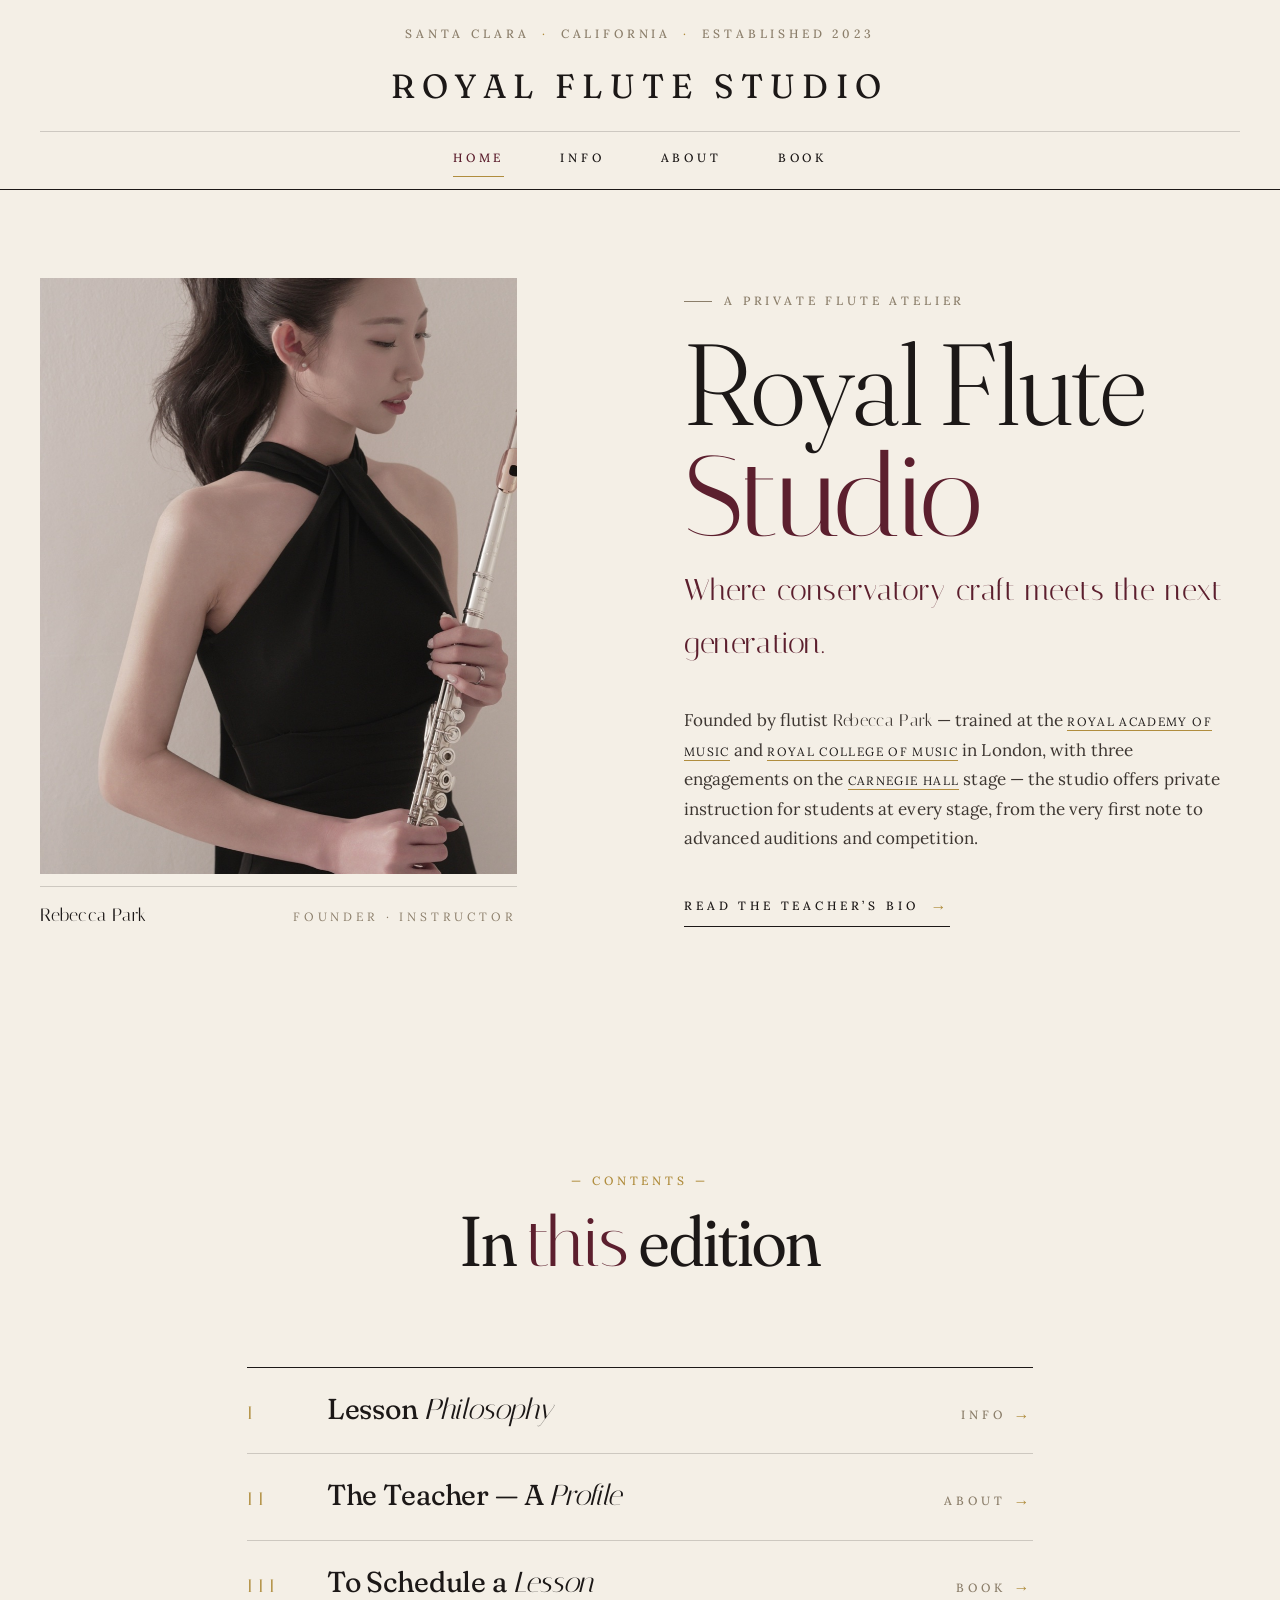
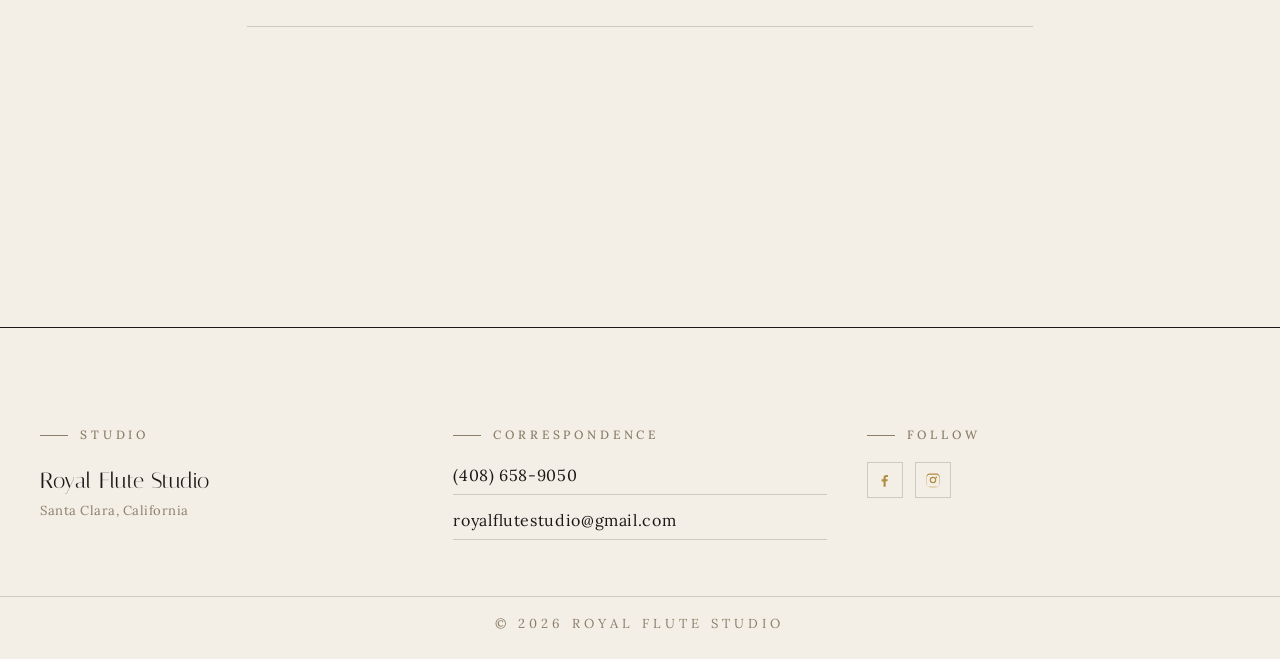
==== commit 91d184e6: "Content refresh: drop pricing, new bio + studio info, mailto booking Content updated from the latest" ====
--- a/index.html
+++ b/index.html
@@ -21,9 +21,11 @@
   <meta name="twitter:description" content="A private flute studio in San Jose, founded by Rebecca Park, a flutist trained at the Royal Academy of Music and Royal College of Music in London — with three performances on the Carnegie Hall stage." />
   <meta name="twitter:image" content="https://royal-flute-studio.com/assets/teacher-portrait.jpeg" />
   <link rel="icon" type="image/x-icon" href="/favicon.ico" />
-  <link rel="icon" type="image/png" sizes="32x32" href="/favicon-32.png" />
-  <link rel="icon" type="image/png" sizes="16x16" href="/favicon-16.png" />
+  <link rel="icon" type="image/png" sizes="32x32" href="/favicon-32x32.png" />
+  <link rel="icon" type="image/png" sizes="16x16" href="/favicon-16x16.png" />
   <link rel="apple-touch-icon" sizes="180x180" href="/apple-touch-icon.png" />
+  <link rel="manifest" href="/site.webmanifest" />
+  <meta name="theme-color" content="#F4EFE6" />
 
   <link rel="preconnect" href="https://fonts.googleapis.com" />
   <link rel="preconnect" href="https://fonts.gstatic.com" crossorigin />
@@ -362,21 +364,21 @@
     "@context": "https://schema.org",
     "@type": "MusicSchool",
     "name": "Royal Flute Studio",
-    "alternateName": "Royal Flute Studio · San Jose",
-    "description": "A private flute studio in San Jose offering instruction from foundational lessons to advanced auditions and competition.",
+    "alternateName": "Royal Flute Studio · Santa Clara",
+    "description": "A private flute studio in Santa Clara, two blocks from Santana Row, offering 1:1 private flute instruction for students of all ages and levels.",
     "url": "https://royal-flute-studio.com/",
     "logo": "https://royal-flute-studio.com/assets/logo.jpeg",
     "image": "https://royal-flute-studio.com/assets/teacher-portrait.jpeg",
     "telephone": "+1-408-658-9050",
     "email": "royalflutestudio@gmail.com",
-    "priceRange": "By enquiry",
     "address": {
       "@type": "PostalAddress",
-      "addressLocality": "San Jose",
+      "addressLocality": "Santa Clara",
       "addressRegion": "CA",
       "addressCountry": "US"
     },
     "areaServed": { "@type": "Place", "name": "San Francisco Bay Area" },
+    "foundingDate": "2023",
     "founder": {
       "@type": "Person",
       "name": "Rebecca Park",
@@ -395,7 +397,7 @@
 <!-- ──────── Masthead ──────── -->
 <header class="masthead">
   <p class="masthead__locale">
-    <span>San Jose</span><span>California</span><span>Established 2018</span>
+    <span>Santa Clara</span><span>California</span><span>Established 2023</span>
   </p>
   <p class="masthead__wordmark"><a href="index.html">Royal Flute Studio</a></p>
   <nav class="masthead__nav" aria-label="Primary">
@@ -437,18 +439,8 @@
     </div>
   </section>
 
-  <!-- ──────── Feature pull quote ──────── -->
-  <section class="home-feature reveal reveal-3">
-    <div class="grid">
-      <blockquote class="home-feature__quote">
-        From the <em>Royal Academy of Music</em> to the <em>Carnegie Hall</em> stage &mdash; now teaching the next chapter in San&nbsp;Jose.
-        <cite class="home-feature__cite">Rebecca Park · Royal Flute Studio</cite>
-      </blockquote>
-    </div>
-  </section>
-
   <!-- ──────── Contents ──────── -->
-  <section class="home-contents reveal reveal-4">
+  <section class="home-contents reveal reveal-3">
     <div class="grid">
       <header class="home-contents__head">
         <p class="home-contents__kicker">— Contents —</p>
@@ -459,7 +451,7 @@
         <li>
           <a class="home-contents__row" href="info.html">
             <span class="home-contents__num">I</span>
-            <span class="home-contents__name">Lesson Philosophy &amp; <em>Pricing</em></span>
+            <span class="home-contents__name">Lesson <em>Philosophy</em></span>
             <span class="home-contents__meta">Info</span>
           </a>
         </li>
@@ -489,7 +481,7 @@
     <div class="col-4 site-footer__col">
       <p class="eyebrow">Studio</p>
       <p class="site-footer__name">Royal Flute Studio</p>
-      <p class="site-footer__loc">San Jose, California</p>
+      <p class="site-footer__loc">Santa Clara, California</p>
     </div>
     <div class="col-4 site-footer__col site-footer__contact">
       <p class="eyebrow">Correspondence</p>
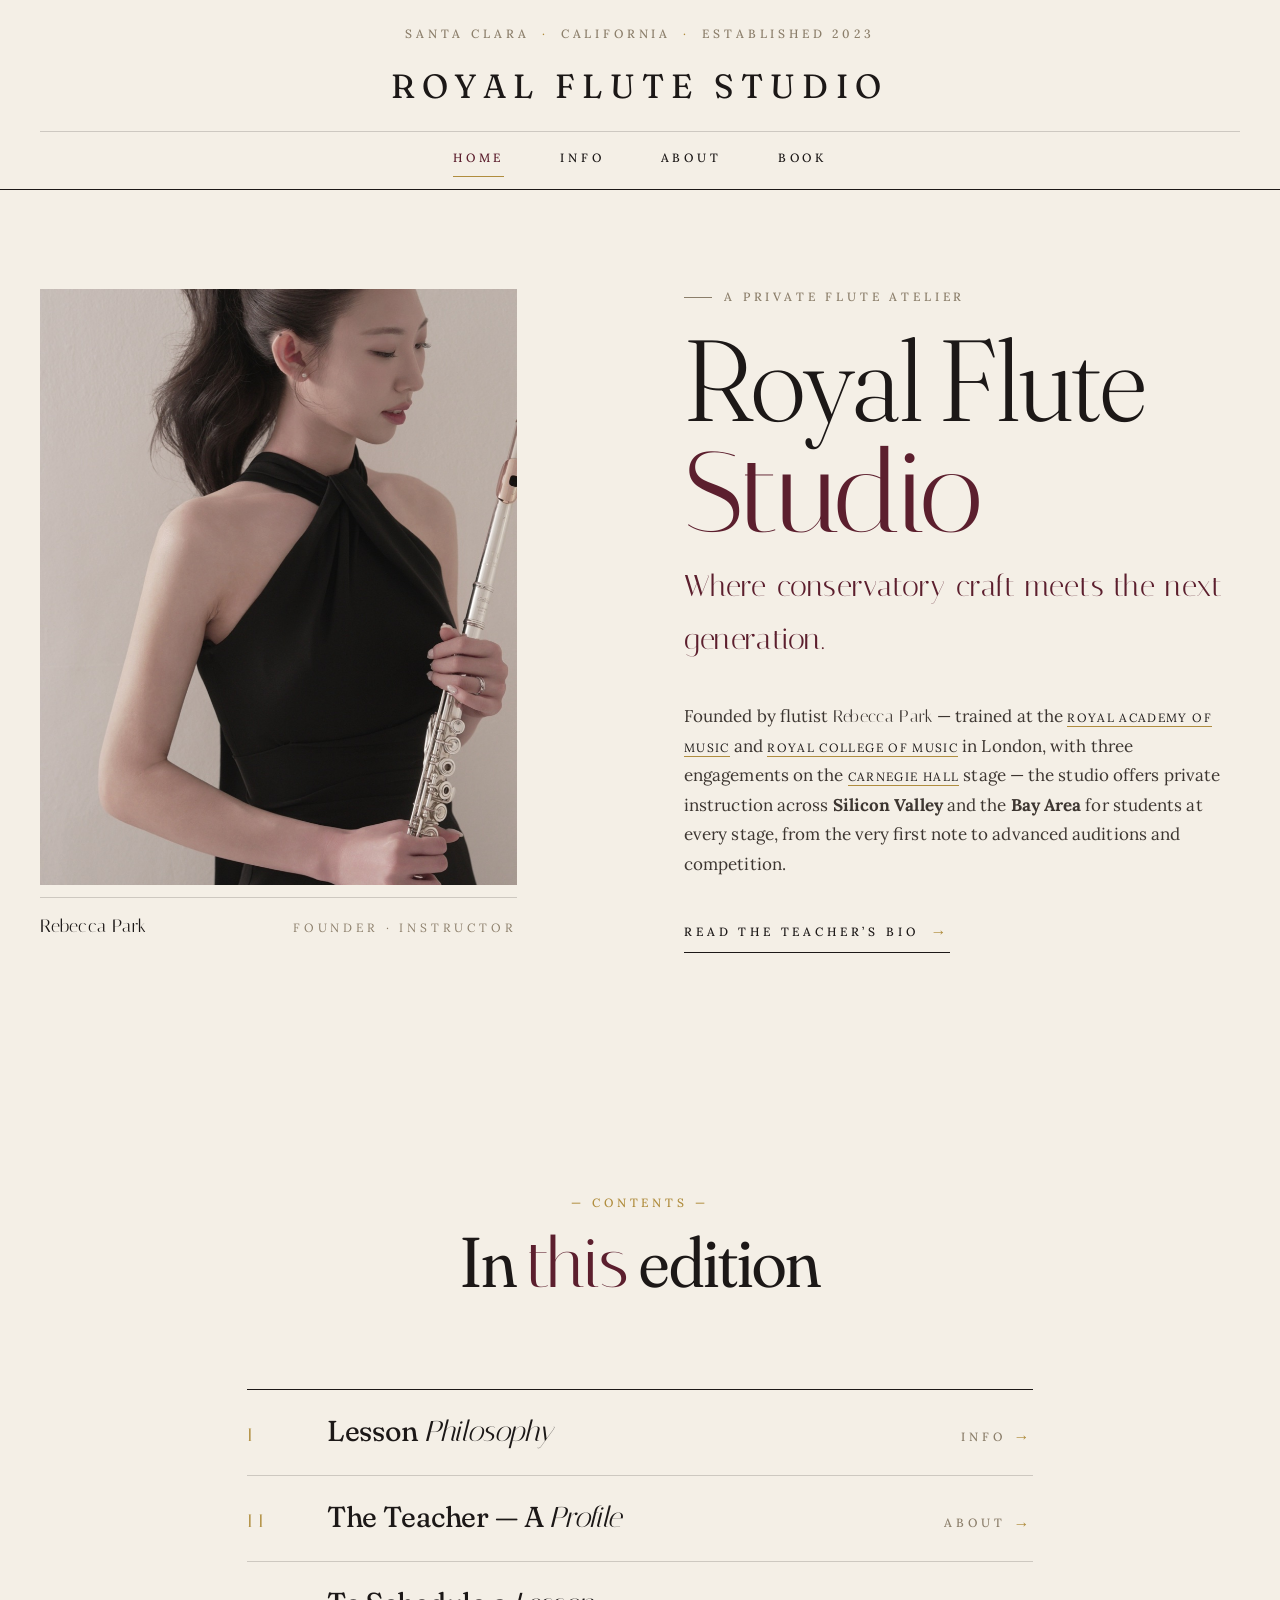
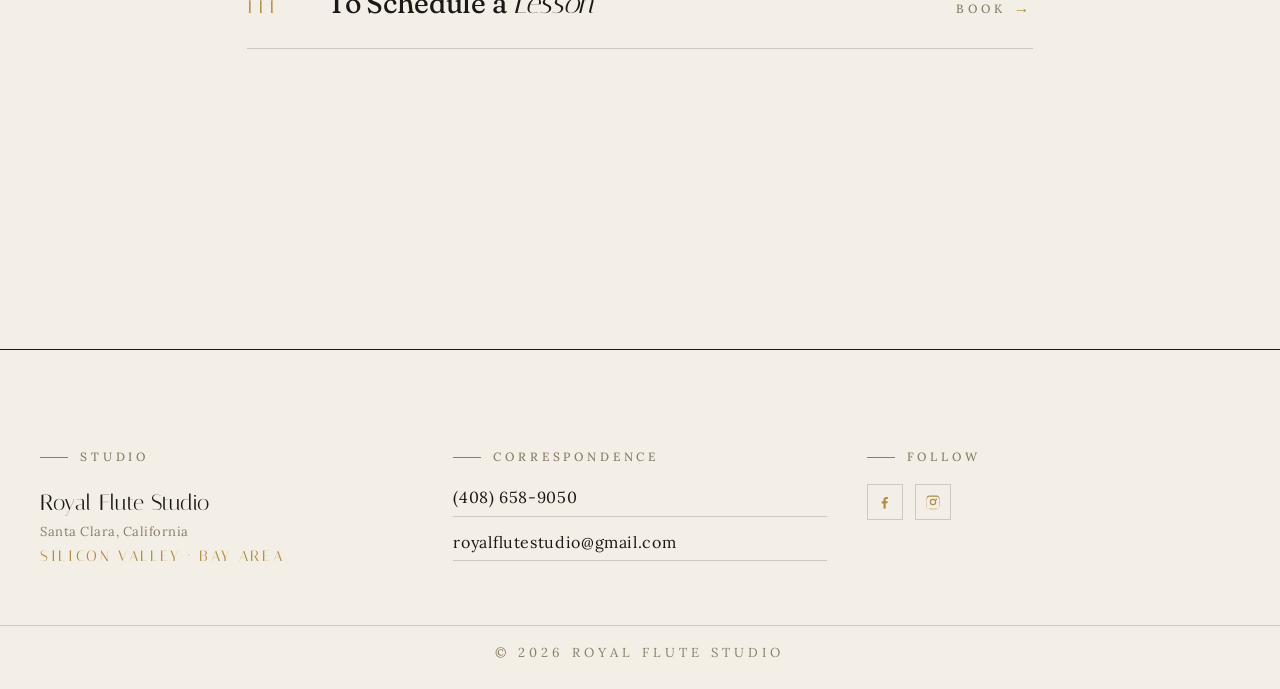
==== commit 7ecd343a: "SEO: target Bay Area / Silicon Valley keywords The site ranked well for "San Jose flute lesson" but " ====
--- a/index.html
+++ b/index.html
@@ -3,22 +3,22 @@
 <head>
   <meta charset="utf-8" />
   <meta name="viewport" content="width=device-width, initial-scale=1" />
-  <title>Royal Flute Studio — Private Flute Instruction · San Jose</title>
-  <meta name="description" content="A private flute studio in San Jose, founded by Rebecca Park, a flutist trained at the Royal Academy of Music and Royal College of Music in London — with three performances on the Carnegie Hall stage." />
+  <title>Royal Flute Studio — Private Flute Lessons · San Jose &amp; Bay Area</title>
+  <meta name="description" content="A private flute studio in Santa Clara, serving Silicon Valley and the broader Bay Area — Cupertino, San Jose, Sunnyvale, Mountain View, and beyond. Founded by Rebecca Park, a flutist trained in London with three Carnegie Hall performances." />
   <link rel="canonical" href="https://royal-flute-studio.com/" />
 
   <meta property="og:type" content="website" />
   <meta property="og:site_name" content="Royal Flute Studio" />
   <meta property="og:locale" content="en_US" />
   <meta property="og:url" content="https://royal-flute-studio.com/" />
-  <meta property="og:title" content="Royal Flute Studio — Private Flute Instruction in San Jose" />
-  <meta property="og:description" content="A private flute studio in San Jose, founded by Rebecca Park, a flutist trained at the Royal Academy of Music and Royal College of Music in London — with three performances on the Carnegie Hall stage." />
+  <meta property="og:title" content="Royal Flute Studio — Flute Lessons · Silicon Valley & Bay Area" />
+  <meta property="og:description" content="A private flute studio in Santa Clara, serving Silicon Valley and the broader Bay Area — Cupertino, San Jose, Sunnyvale, Mountain View, and beyond. Founded by Rebecca Park, a flutist trained in London with three Carnegie Hall performances." />
   <meta property="og:image" content="https://royal-flute-studio.com/assets/teacher-portrait.jpeg" />
   <meta property="og:image:alt" content="Rebecca Park, founder of Royal Flute Studio" />
 
   <meta name="twitter:card" content="summary_large_image" />
-  <meta name="twitter:title" content="Royal Flute Studio — Private Flute Instruction in San Jose" />
-  <meta name="twitter:description" content="A private flute studio in San Jose, founded by Rebecca Park, a flutist trained at the Royal Academy of Music and Royal College of Music in London — with three performances on the Carnegie Hall stage." />
+  <meta name="twitter:title" content="Royal Flute Studio — Flute Lessons · Silicon Valley & Bay Area" />
+  <meta name="twitter:description" content="A private flute studio in Santa Clara, serving Silicon Valley and the broader Bay Area — Cupertino, San Jose, Sunnyvale, Mountain View, and beyond. Founded by Rebecca Park, a flutist trained in London with three Carnegie Hall performances." />
   <meta name="twitter:image" content="https://royal-flute-studio.com/assets/teacher-portrait.jpeg" />
   <link rel="icon" type="image/x-icon" href="/favicon.ico" />
   <link rel="icon" type="image/png" sizes="32x32" href="/favicon-32x32.png" />
@@ -377,7 +377,20 @@
       "addressRegion": "CA",
       "addressCountry": "US"
     },
-    "areaServed": { "@type": "Place", "name": "San Francisco Bay Area" },
+    "areaServed": [
+      { "@type": "Place", "name": "Silicon Valley" },
+      { "@type": "Place", "name": "San Francisco Bay Area" },
+      { "@type": "Place", "name": "South Bay" },
+      { "@type": "City", "name": "Santa Clara, CA" },
+      { "@type": "City", "name": "San Jose, CA" },
+      { "@type": "City", "name": "Cupertino, CA" },
+      { "@type": "City", "name": "Sunnyvale, CA" },
+      { "@type": "City", "name": "Mountain View, CA" },
+      { "@type": "City", "name": "Los Altos, CA" },
+      { "@type": "City", "name": "Saratoga, CA" },
+      { "@type": "City", "name": "Los Gatos, CA" },
+      { "@type": "City", "name": "Campbell, CA" }
+    ],
     "foundingDate": "2023",
     "founder": {
       "@type": "Person",
@@ -430,7 +443,7 @@
           Founded by flutist <span class="accent">Rebecca Park</span> &mdash; trained at the
           <span class="kw">Royal Academy of Music</span> and <span class="kw">Royal College of Music</span>
           in London, with three engagements on the <span class="kw">Carnegie Hall</span> stage &mdash;
-          the studio offers private instruction for students at every stage, from the very first note
+          the studio offers private instruction across <strong>Silicon Valley</strong> and the <strong>Bay Area</strong> for students at every stage, from the very first note
           to advanced auditions and competition.
         </p>
         <a class="home-hero__cta" href="about-me.html">Read the Teacher&rsquo;s Bio</a>
@@ -482,6 +495,7 @@
       <p class="eyebrow">Studio</p>
       <p class="site-footer__name">Royal Flute Studio</p>
       <p class="site-footer__loc">Santa Clara, California</p>
+      <p class="site-footer__sub">Silicon Valley · Bay Area</p>
     </div>
     <div class="col-4 site-footer__col site-footer__contact">
       <p class="eyebrow">Correspondence</p>
--- a/styles.css
+++ b/styles.css
@@ -206,3 +206,13 @@
   color: var(--muted);
   text-align: center;
 }
+
+
+.site-footer__sub {
+  font-family: var(--font-accent);
+  font-size: 0.92rem;
+  letter-spacing: 0.18em;
+  color: var(--gold);
+  margin: 0.15rem 0 0;
+  text-transform: uppercase;
+}
